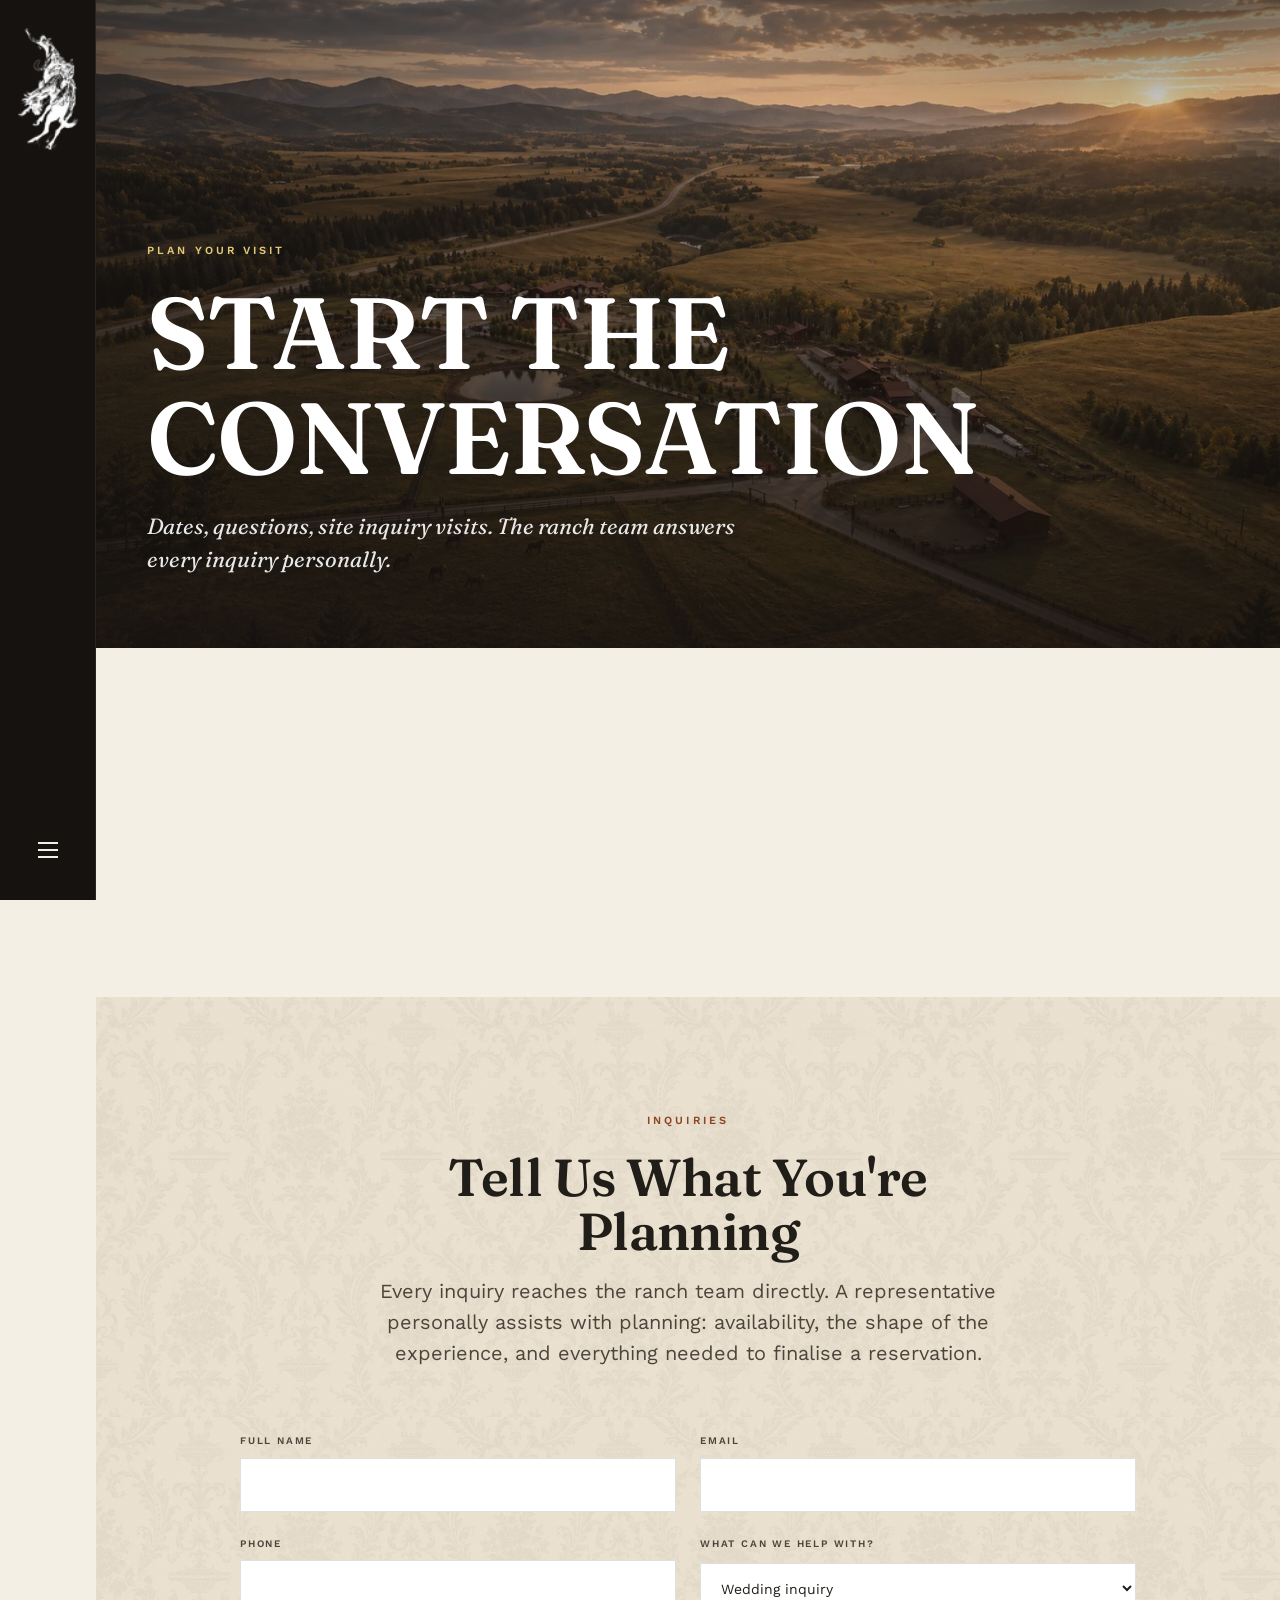
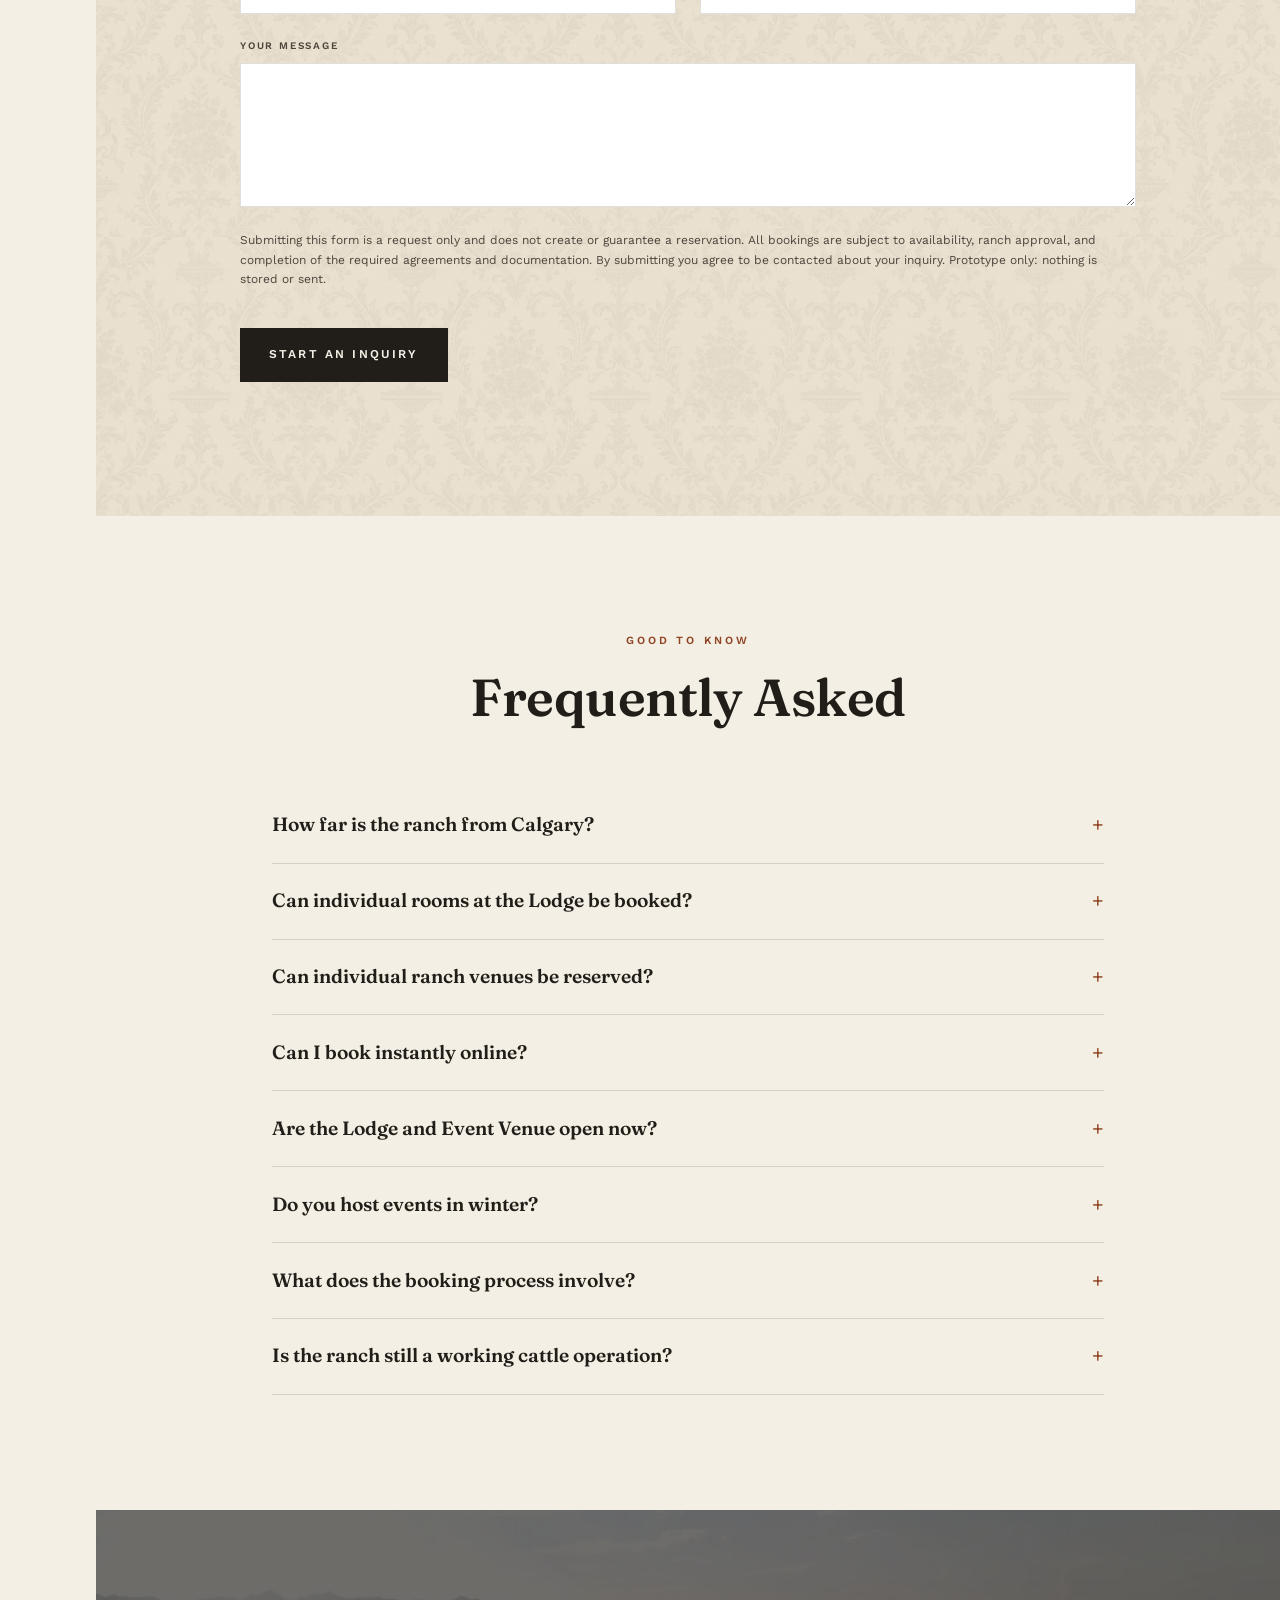
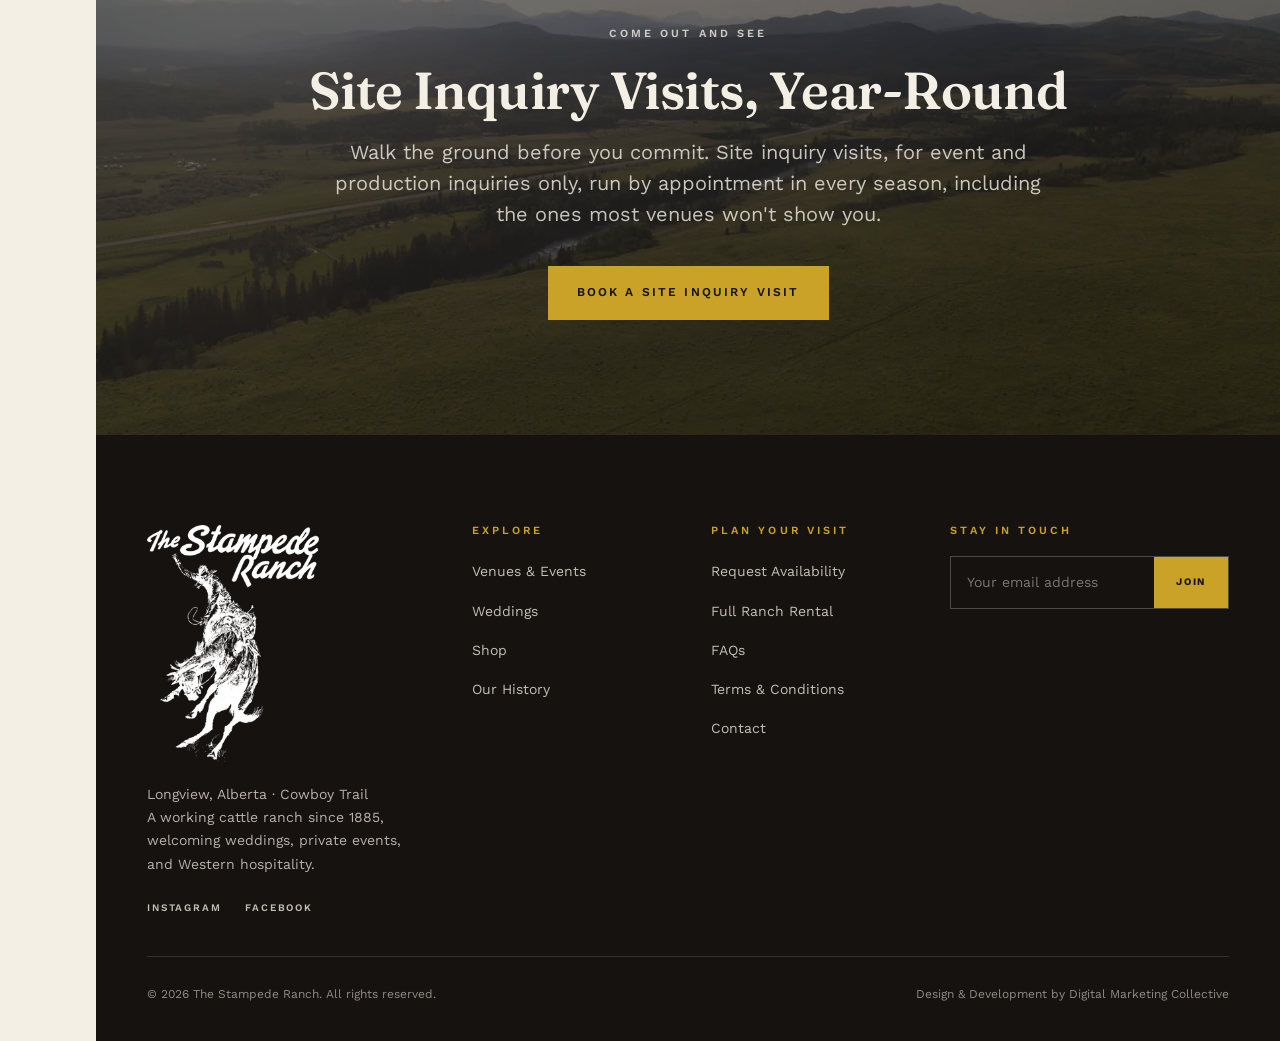
==== contact.html @ 46eb1c14 "Replace history "Opening Its Gates" image and contact.html hero history.html: swapped render-entry-p" ====
<!DOCTYPE html>
<html lang="en-CA">
<head>
<meta charset="utf-8">
<meta name="viewport" content="width=device-width, initial-scale=1">
<title>Plan Your Visit &amp; Contact The Stampede Ranch | Longview, Alberta</title>
<meta name="description" content="Request availability, book a site inquiry visit for event or production planning, or ask a question. The Stampede Ranch is in Longview, Alberta, an hour southwest of Calgary on the Cowboy Trail.">
<link rel="canonical" href="https://stampederanch.ca/contact">
<meta property="og:type" content="website">
<meta property="og:title" content="Plan Your Visit | The Stampede Ranch">
<meta property="og:description" content="Request availability or book a site inquiry visit for event or production planning at The Stampede Ranch.">
<meta property="og:image" content="https://stampederanch.ca/assets/logo/og-image.jpg">
<meta property="og:image:width" content="1200">
<meta property="og:image:height" content="630">
<meta name="twitter:card" content="summary_large_image">
<meta name="theme-color" content="#151210">
<link rel="preload" href="assets/fonts/fraunces-latin-600-normal.woff2" as="font" type="font/woff2" crossorigin>
<link rel="preload" href="assets/fonts/work-sans-latin-400-normal.woff2" as="font" type="font/woff2" crossorigin>
<link rel="stylesheet" href="assets/css/fonts.css?v=20260908a">
<link rel="icon" href="favicon.png" type="image/png">
<link rel="apple-touch-icon" href="assets/logo/apple-touch-icon.png">
<link rel="stylesheet" href="assets/css/main.css?v=20260908a">
</head>
<body class="page-wallpaper">
<a class="skip-link" href="#main">Skip to content</a>

<aside class="rail">
  <a class="rail__mark" href="index.html">
    <img src="assets/logo/logo-mark-white-h96.png"
         srcset="assets/logo/logo-mark-white-h96.png 1x, assets/logo/logo-mark-white-h192.png 2x"
         alt="The Stampede Ranch home" width="47" height="96">
  </a>
  <button class="rail__toggle" data-menu-toggle aria-expanded="false" aria-controls="menu">
    <span></span><span></span><span></span>
    <span class="visually-hidden">Open menu</span>
  </button>
</aside>

<div class="topbar">
  <a class="topbar__mark" href="index.html">
    <img class="brand-mark" src="assets/logo/logo-mark-white-h96.png"
         srcset="assets/logo/logo-mark-white-h96.png 1x, assets/logo/logo-mark-white-h192.png 2x"
         alt="" width="47" height="96">
    <img class="brand-word" src="assets/logo/logo-wordmark-white-320.png"
         srcset="assets/logo/logo-wordmark-white-320.png 1x, assets/logo/logo-wordmark-white-640.png 2x"
         alt="The Stampede Ranch home" width="320" height="115">
  </a>
  <button class="rail__toggle" data-menu-toggle aria-expanded="false" aria-controls="menu">
    <span></span><span></span><span></span>
    <span class="visually-hidden">Open menu</span>
  </button>
</div>

<div class="menu" id="menu" data-open="false" aria-hidden="true">
  <nav aria-label="Primary">
    <ul class="menu__list">
      <li><a href="index.html">Home</a></li>
      <li><a href="venues.html">Venues &amp; Events</a></li>
      <li><a href="weddings.html">Weddings</a></li>
      <li><a href="history.html">Our History</a></li>
      <li><a href="contact.html">Plan Your Visit</a></li>
    </ul>
  </nav>
  <div class="menu__aside">
    <img class="menu__logo" src="assets/logo/logo-lockup-white-260.png"
         srcset="assets/logo/logo-lockup-white-260.png 1x, assets/logo/logo-lockup-white-520.png 2x"
         alt="" width="260" height="358">
    <h3>The Ranch</h3>
    <p>Longview, Alberta · Cowboy Trail<br>One hour southwest of Calgary</p>
    <p><a href="contact.html" class="link-arrow link-arrow--light">Request availability →</a></p>
  </div>
</div>

<div class="shell">
<main id="main">

  <section class="hero hero--short">
    <div class="hero__media">
      <picture>
        <source type="image/webp" srcset="assets/img/contact-hero-ranch-1280.webp 1280w, assets/img/contact-hero-ranch-1920.webp 1920w" sizes="100vw">
        <img src="assets/img/contact-hero-ranch-1280.jpg" alt="Aerial view of the ranch grounds at sunset, pond, corrals and horses grazing in the pasture" width="1920" height="1108" fetchpriority="high">
      </picture>
    </div>
    <div class="hero__scrim"></div>
    <div class="hero__inner">
      <p class="eyebrow">Plan Your Visit</p>
      <h1 class="display">Start the<br>Conversation</h1>
      <p class="hero__sub lead-italic">Dates, questions, site inquiry visits. The ranch team answers every inquiry personally.</p>
    </div>
  </section>

  <!-- INFO -->
  <section class="section">
    <div class="wrap info-grid">
      <div data-reveal>
        <h3>Where We Are</h3>
        <p>The Stampede Ranch<br>Longview, Alberta<br>On the Cowboy Trail (Highway 22)<br>
          Roughly one hour southwest of Calgary.</p>
      </div>
      <div data-reveal data-reveal-delay="90">
        <h3>Get in Touch</h3>
        <p>Email and phone to be confirmed with the ranch team before launch.<br>
          <a class="link-arrow" href="#inquiry" style="margin-top:.75rem">Use the form below →</a></p>
      </div>
      <div data-reveal data-reveal-delay="180">
        <h3>Follow Along</h3>
        <p><a href="https://www.instagram.com/thestampederanch" rel="noopener">Instagram: @thestampederanch</a><br>
          <a href="https://www.facebook.com/thestampederanch" rel="noopener">Facebook: The Stampede Ranch</a></p>
      </div>
    </div>
  </section>

  <!-- FORM -->
  <section class="section section--cream" id="inquiry">
    <div class="wrap" style="max-width:56rem">
      <div class="section-head center measure" data-reveal>
        <p class="eyebrow">Inquiries</p>
        <h2>Tell Us What You're Planning</h2>
        <p class="lead">Every inquiry reaches the ranch team directly. A representative personally assists with
          planning: availability, the shape of the experience, and everything needed to finalise a reservation.</p>
      </div>

      <form class="form" data-demo-form data-reveal>
        <div class="form__row">
          <div class="field">
            <label for="c-name">Full name</label>
            <input id="c-name" name="name" type="text" autocomplete="name" required>
          </div>
          <div class="field">
            <label for="c-email">Email</label>
            <input id="c-email" name="email" type="email" autocomplete="email" required>
          </div>
        </div>
        <div class="form__row">
          <div class="field">
            <label for="c-phone">Phone</label>
            <input id="c-phone" name="phone" type="tel" autocomplete="tel">
          </div>
          <div class="field">
            <label for="c-reason">What can we help with?</label>
            <select id="c-reason" name="reason">
              <option>Wedding inquiry</option>
              <option>Corporate event or retreat</option>
              <option>Private party or celebration</option>
              <option>Site inquiry visit (event/production only)</option>
              <option>Film, TV or photography</option>
              <option>Media &amp; press</option>
              <option>Something else</option>
            </select>
          </div>
        </div>
        <div class="field">
          <label for="c-message">Your message</label>
          <textarea id="c-message" name="message" required></textarea>
        </div>
        <p class="form__note">Submitting this form is a request only and does not create or guarantee a reservation.
          All bookings are subject to availability, ranch approval, and completion of the required agreements and
          documentation. By submitting you agree to be contacted about your inquiry. Prototype only: nothing is
          stored or sent.</p>
        <p><button class="btn btn--ink" type="submit">Start an Inquiry</button></p>
        <p class="form-status" role="status" tabindex="-1" data-form-status hidden></p>
      </form>
    </div>
  </section>

  <!-- FAQ -->
  <section class="section" id="faq">
    <div class="wrap">
      <div class="section-head center measure" data-reveal>
        <p class="eyebrow">Good to Know</p>
        <h2>Frequently Asked</h2>
      </div>
      <div class="faq" data-reveal>
        <details>
          <summary>How far is the ranch from Calgary?</summary>
          <p>About an hour southwest, in Longview, Alberta, on the Cowboy Trail. Most guests drive; groups often
            arrange a coach from Calgary for evening events.</p>
        </details>
        <details>
          <summary>Can individual rooms at the Lodge be booked?</summary>
          <p>No. The Lodge is offered as an exclusive-use property rather than as individual guest rooms. Stampede
            Ranch specialises in private group experiences, venue rentals and full ranch bookings.</p>
        </details>
        <details>
          <summary>Can individual ranch venues be reserved?</summary>
          <p>Select areas of Stampede Ranch are available for private events and gatherings. Availability depends on
            the venue, event type, season and ranch operations. Submit an inquiry and our team will help determine the
            best fit.</p>
        </details>
        <details>
          <summary>Can I book instantly online?</summary>
          <p>No. Online requests begin the booking process but do not confirm a reservation. A ranch representative
            will personally contact you to verify availability and complete the necessary booking requirements.</p>
        </details>
        <details>
          <summary>Are the Lodge and Event Venue open now?</summary>
          <p>Not yet. Both are currently in development, and the imagery on this site shows architectural renderings
            rather than completed buildings. The ranch team can talk through timing for a future date.</p>
        </details>
        <details>
          <summary>Do you host events in winter?</summary>
          <p>Year-round. Winter is one of the most striking times on the ranch: snow on the foothills, string lights
            on the barn, and skijoring for anyone up for it.</p>
        </details>
        <details>
          <summary>What does the booking process involve?</summary>
          <p>An online request comes first. A ranch representative then contacts you to review availability and event
            requirements, and to complete the booking agreement and any other documentation the event calls for.
            Nothing is held until that is done.</p>
        </details>
        <details>
          <summary>Is the ranch still a working cattle operation?</summary>
          <p>It is, and it has been since 1885. Guests share the property with a working ranch, which is a large part
            of why the place feels the way it does.</p>
        </details>
      </div>
    </div>
  </section>

  <section class="section cta-band">
    <div class="cta-band__bg">
      <picture>
        <source type="image/webp" srcset="assets/img/aerial-river-bend-1280.webp 1280w, assets/img/aerial-river-bend-1920.webp 1920w" sizes="100vw">
        <img src="assets/img/aerial-river-bend-1280.jpg" alt="" loading="lazy" width="1280" height="960">
      </picture>
    </div>
    <div class="wrap" data-reveal>
      <p class="eyebrow">Come Out and See</p>
      <h2>Site Inquiry Visits, Year-Round</h2>
      <p class="lead measure center">Walk the ground before you commit. Site inquiry visits, for event and
        production inquiries only, run by appointment in every season, including the ones most venues won't show
        you.</p>
      <div class="hero__actions">
        <a class="btn btn--gold" href="#inquiry">Book a Site Inquiry Visit</a>
      </div>
    </div>
  </section>

</main>

<footer class="footer">
  <div class="wrap footer__grid">
    <div>
      <h2 class="visually-hidden">The Stampede Ranch</h2>
      <img class="footer__logo" src="assets/logo/logo-lockup-white-260.png"
           srcset="assets/logo/logo-lockup-white-260.png 1x, assets/logo/logo-lockup-white-520.png 2x"
           alt="The Stampede Ranch" width="260" height="358">
      <p style="font-size:.875rem">Longview, Alberta · Cowboy Trail<br>
        A working cattle ranch since 1885, welcoming weddings, private events, and Western hospitality.</p>
      <div class="footer__social">
        <a href="https://www.instagram.com/thestampederanch" rel="noopener">Instagram</a>
        <a href="https://www.facebook.com/thestampederanch" rel="noopener">Facebook</a>
      </div>
    </div>
    <div>
      <h3>Explore</h3>
      <ul>
        <li><a href="venues.html">Venues &amp; Events</a></li>
        <li><a href="weddings.html">Weddings</a></li>
        <li><a href="index.html#shop">Shop</a></li>
        <li><a href="history.html">Our History</a></li>
      </ul>
    </div>
    <div>
      <h3>Plan Your Visit</h3>
      <ul>
        <li><a href="contact.html">Request Availability</a></li>
        <li><a href="weddings.html">Full Ranch Rental</a></li>
        <li><a href="contact.html#faq">FAQs</a></li>
        <li><a href="terms.html">Terms &amp; Conditions</a></li>
        <li><a href="contact.html">Contact</a></li>
      </ul>
    </div>
    <div>
      <h3>Stay in Touch</h3>
      <form class="footer__signup" data-demo-form>
        <label class="visually-hidden" for="footer-email">Your email address</label>
        <input id="footer-email" type="email" name="email" placeholder="Your email address" required>
        <button type="submit">Join</button>
      </form>
      <p role="status" data-form-status hidden style="margin-top:1rem;font-size:.75rem"></p>
    </div>
  </div>
  <div class="wrap footer__base">
    <span>© <span data-year>2026</span> The Stampede Ranch. All rights reserved.</span>
    <span>Design &amp; Development by Digital Marketing Collective</span>
  </div>
</footer>
</div>

<script src="assets/js/main.js?v=20260908a" defer></script>
</body>
</html>
---- assets/css/fonts.css ----
/* Self-hosted webfonts — Fraunces (display) + Work Sans (body).
   Self-hosting avoids a third-party request to Google on every page load:
   faster LCP, and no visitor data leaving the ranch's own domain.
   Carry these same files into the WordPress build rather than enqueuing
   Google Fonts. */

@font-face {
  font-family: "Fraunces";
  font-style: normal; font-weight: 400; font-display: swap;
  src: url("../fonts/fraunces-latin-400-normal.woff2") format("woff2");
}
@font-face {
  font-family: "Fraunces";
  font-style: italic; font-weight: 400; font-display: swap;
  src: url("../fonts/fraunces-latin-400-italic.woff2") format("woff2");
}
@font-face {
  font-family: "Fraunces";
  font-style: normal; font-weight: 600; font-display: swap;
  src: url("../fonts/fraunces-latin-600-normal.woff2") format("woff2");
}
@font-face {
  font-family: "Fraunces";
  font-style: normal; font-weight: 700; font-display: swap;
  src: url("../fonts/fraunces-latin-700-normal.woff2") format("woff2");
}
@font-face {
  font-family: "Work Sans";
  font-style: normal; font-weight: 400; font-display: swap;
  src: url("../fonts/work-sans-latin-400-normal.woff2") format("woff2");
}
@font-face {
  font-family: "Work Sans";
  font-style: normal; font-weight: 500; font-display: swap;
  src: url("../fonts/work-sans-latin-500-normal.woff2") format("woff2");
}
@font-face {
  font-family: "Work Sans";
  font-style: normal; font-weight: 600; font-display: swap;
  src: url("../fonts/work-sans-latin-600-normal.woff2") format("woff2");
}
@font-face {
  font-family: "Work Sans";
  font-style: normal; font-weight: 700; font-display: swap;
  src: url("../fonts/work-sans-latin-700-normal.woff2") format("woff2");
}
---- assets/css/main.css ----
/* ==========================================================================
   The Stampede Ranch — Website Re-Design
   Concept 01 · Cinematic Ranch Luxury
   Digital Marketing Collective · 2026
   ========================================================================== */

/* --------------------------------------------------------------------------
   1. Design tokens
   -------------------------------------------------------------------------- */
:root {
  /* Palette — from Figma variable collection "Stampede Ranch Palette" */
  --rust:          #a6522c;
  --rust-deep:     #7a3b1f;
  --rust-text:     #8f4523;   /* accessible rust for small text on cream/cream-deep (AA at 11px) */
  --sage:          #78876e;
  --sage-deep:     #454f3b;
  --forest-deep:   #142600;   /* used only by the pull-quote section background */
  --gold:          #c9a227;
  --gold-light:    #e4c976;
  --charcoal:      #211d18;
  --charcoal-deep: #151210;
  --cream:         #f4efe4;
  --cream-deep:    #e7dfcd;
  --white:         #ffffff;

  /* Semantic */
  --bg:            var(--cream);
  --bg-dark:       var(--charcoal-deep);
  --ink:           var(--charcoal);
  --ink-soft:      #4d453c;
  --ink-invert:    var(--cream);
  --rule:          rgba(33, 29, 24, .14);
  --rule-invert:   rgba(244, 239, 228, .18);

  /* Type */
  --font-display: "Fraunces", "Georgia", serif;
  --font-body:    "Work Sans", -apple-system, BlinkMacSystemFont, "Segoe UI", sans-serif;

  --fs-eyebrow: .6875rem;   /* 11px */
  --fs-micro:   .75rem;     /* 12px */
  --fs-small:   .875rem;
  --fs-body:    1.0625rem;
  --fs-lead:    1.25rem;
  --fs-h3:      clamp(1.375rem, 1.1rem + .9vw, 1.75rem);
  --fs-h2:      clamp(2rem, 1.3rem + 2.6vw, 3.25rem);
  --fs-h1:      clamp(2.75rem, 1.2rem + 6.4vw, 7.5rem);

  --tracking-wide: .18em;
  --tracking-xwide: .28em;

  /* Layout */
  --rail:        96px;
  --gutter:      clamp(1.25rem, 4vw, 5rem);
  --maxw:        1280px;
  --section-y:   clamp(4.5rem, 9vw, 9rem);

  --ease: cubic-bezier(.22, .61, .36, 1);
}

/* --------------------------------------------------------------------------
   2. Reset & base
   -------------------------------------------------------------------------- */
*, *::before, *::after { box-sizing: border-box; }

html { -webkit-text-size-adjust: 100%; scroll-behavior: smooth; }
@media (prefers-reduced-motion: reduce) { html { scroll-behavior: auto; } }

body {
  margin: 0;
  background: var(--bg);
  color: var(--ink);
  font-family: var(--font-body);
  font-size: var(--fs-body);
  line-height: 1.65;
  font-weight: 400;
  -webkit-font-smoothing: antialiased;
  overflow-x: hidden;
}

img, video { max-width: 100%; display: block; }
a { color: inherit; }
button { font: inherit; color: inherit; }

h1, h2, h3, h4 {
  font-family: var(--font-display);
  font-weight: 600;
  line-height: 1.04;
  margin: 0;
  letter-spacing: -0.01em;
}

p { margin: 0 0 1.15em; }
p:last-child { margin-bottom: 0; }

::selection { background: var(--gold); color: var(--charcoal-deep); }

:focus-visible {
  outline: 2px solid var(--gold);
  outline-offset: 3px;
  border-radius: 2px;
}

.skip-link {
  position: absolute; left: -9999px; top: 0; z-index: 999;
  background: var(--gold); color: var(--charcoal-deep);
  padding: .75rem 1.25rem; font-size: var(--fs-micro);
  letter-spacing: var(--tracking-wide); text-transform: uppercase;
  text-decoration: none; font-weight: 600;
}
.skip-link:focus { left: 0; }

.visually-hidden {
  position: absolute; width: 1px; height: 1px; overflow: hidden;
  clip: rect(0 0 0 0); clip-path: inset(50%); white-space: nowrap;
}

/* --------------------------------------------------------------------------
   3. Type helpers
   -------------------------------------------------------------------------- */
.eyebrow {
  font-family: var(--font-body);
  font-size: var(--fs-eyebrow);
  font-weight: 600;
  letter-spacing: var(--tracking-xwide);
  text-transform: uppercase;
  color: var(--rust-text);
  margin: 0 0 1.25rem;
}
.eyebrow--gold { color: var(--gold); }
.eyebrow--sage { color: var(--sage-deep); }

.display { font-size: var(--fs-h1); text-transform: uppercase; letter-spacing: -.015em; }

.lead {
  font-size: var(--fs-lead);
  line-height: 1.55;
  color: var(--ink-soft);
}
.lead-italic {
  font-family: var(--font-display);
  font-style: italic;
  font-weight: 400;
  font-size: clamp(1.0625rem, .9rem + .6vw, 1.375rem);
  line-height: 1.5;
}

.measure   { max-width: 62ch; }
.measure-s { max-width: 48ch; }
.center    { text-align: center; margin-inline: auto; }

/* --------------------------------------------------------------------------
   4. Buttons
   -------------------------------------------------------------------------- */
.btn {
  display: inline-flex; align-items: center; justify-content: center; gap: .6rem;
  padding: 1rem 1.75rem;
  font-size: var(--fs-micro);
  font-weight: 600;
  letter-spacing: var(--tracking-wide);
  text-transform: uppercase;
  text-decoration: none;
  border: 1px solid transparent;
  cursor: pointer;
  transition: background-color .3s var(--ease), color .3s var(--ease),
              border-color .3s var(--ease), transform .3s var(--ease);
}
.btn:hover { transform: translateY(-2px); }

.btn--gold   { background: var(--gold); color: var(--charcoal-deep); }
.btn--gold:hover { background: var(--gold-light); }

.btn--ghost  { background: transparent; color: var(--cream); border-color: rgba(244,239,228,.5); }
.btn--ghost:hover { background: rgba(244,239,228,.1); border-color: var(--cream); }

.btn--ink    { background: var(--charcoal); color: var(--cream); }
.btn--ink:hover { background: var(--rust-deep); }

.btn--outline-ink { background: transparent; color: var(--charcoal); border-color: rgba(33,29,24,.35); }
.btn--outline-ink:hover { background: var(--charcoal); color: var(--cream); border-color: var(--charcoal); }

.link-arrow {
  display: inline-flex; align-items: center; gap: .5rem;
  font-size: var(--fs-micro); font-weight: 600;
  letter-spacing: var(--tracking-wide); text-transform: uppercase;
  text-decoration: none; color: var(--rust-text);
  padding-bottom: .35rem;
  border-bottom: 1px solid currentColor;
  transition: gap .3s var(--ease), color .3s var(--ease);
}
.link-arrow:hover { gap: .9rem; color: var(--rust-deep); }
.link-arrow--light { color: var(--gold-light); }
.link-arrow--light:hover { color: var(--white); }

/* --------------------------------------------------------------------------
   5. Side navigation rail
   -------------------------------------------------------------------------- */
.rail {
  position: fixed; inset: 0 auto 0 0; z-index: 60;
  width: var(--rail);
  display: flex; flex-direction: column; align-items: center;
  justify-content: space-between;
  padding: 1.75rem 0;
  background: var(--charcoal-deep);
  border-right: 1px solid rgba(244,239,228,.08);
}

.rail__mark {
  display: block;
  text-decoration: none;
  line-height: 0;
  transition: opacity .25s var(--ease);
}
.rail__mark:hover { opacity: .75; }
.rail__mark img { width: 60px; height: auto; }

.rail__toggle {
  width: 44px; height: 44px;
  display: grid; place-content: center; gap: 5px;
  background: none; border: 0; cursor: pointer; padding: 0;
}
.rail__toggle span {
  display: block; width: 20px; height: 2px; background: var(--cream);
  transition: transform .35s var(--ease), opacity .25s var(--ease);
}
.rail__toggle[aria-expanded="true"] span:nth-child(1) { transform: translateY(7px) rotate(45deg); }
.rail__toggle[aria-expanded="true"] span:nth-child(2) { opacity: 0; }
.rail__toggle[aria-expanded="true"] span:nth-child(3) { transform: translateY(-7px) rotate(-45deg); }

/* Expanded overlay menu */
.menu {
  position: fixed; inset: 0; z-index: 55;
  background: var(--charcoal-deep);
  padding: clamp(4rem, 12vh, 8rem) var(--gutter) 3rem calc(var(--rail) + var(--gutter));
  display: grid; align-content: center; gap: 3rem;
  grid-template-columns: 1.2fr .8fr;
  opacity: 0; visibility: hidden;
  /* visibility flips instantly on open (so links are focusable straight away)
     and only after the fade on close */
  transition: opacity .4s var(--ease), visibility 0s linear .4s;
}
.menu[data-open="true"] {
  opacity: 1; visibility: visible;
  transition: opacity .4s var(--ease), visibility 0s linear 0s;
}

.menu__list { list-style: none; margin: 0; padding: 0; }
.menu__list li { overflow: hidden; }
.menu__list a {
  display: block;
  font-family: var(--font-display);
  font-size: clamp(1.75rem, 1rem + 3.4vw, 3.75rem);
  text-transform: uppercase;
  color: var(--cream);
  text-decoration: none;
  padding: .28em 0;
  border-bottom: 1px solid rgba(244,239,228,.1);
  transition: color .3s var(--ease), padding-left .35s var(--ease);
}
.menu__list a:hover { color: var(--gold-light); padding-left: .5rem; }

.menu__aside { color: rgba(244,239,228,.72); font-size: var(--fs-small); align-self: end; }
.menu__aside h3 {
  font-family: var(--font-body); font-size: var(--fs-eyebrow); font-weight: 600;
  letter-spacing: var(--tracking-xwide); text-transform: uppercase;
  color: var(--gold); margin-bottom: .9rem;
}

/* Mobile top bar */
.topbar {
  display: none;
  position: fixed; top: 0; left: 0; right: 0; z-index: 60;
  align-items: center; justify-content: space-between;
  padding: .85rem 1.15rem;
  background: rgba(21,18,16,.92);
  backdrop-filter: blur(10px);
  border-bottom: 1px solid rgba(244,239,228,.1);
}

/* --------------------------------------------------------------------------
   6. Page shell
   -------------------------------------------------------------------------- */
.shell { margin-left: var(--rail); }
.wrap  { width: min(100% - var(--gutter) * 2, var(--maxw)); margin-inline: auto; }
.section { padding-block: var(--section-y); }
.section--dark  { background: var(--charcoal-deep); color: var(--cream); }
.section--ink   { background: var(--charcoal); color: var(--cream); }
.section--sage  { background: var(--forest-deep); color: var(--cream); }
.section--cream { background: var(--cream-deep); }
.section--flush { padding-block: 0; }

/* Approved wallpaper treatment (#e7decd base), reused wherever a light
   .section--cream appears on a page that opts in via body.page-wallpaper.
   Not applied globally to .section--cream itself, so pages/sections that
   intentionally keep a plain cream fill (or aren't part of this rollout)
   are unaffected. Solid --cream-deep stays as background-color underneath
   so the fill is correct the instant the tile loads, and is what's used if
   either image fails. Tile size is fixed (not %) so the pattern reads at a
   consistent physical scale regardless of section height. */
body.page-wallpaper .section--cream {
  background-color: var(--cream-deep);
  /* Two background layers: a flat #e7decd wash on top (via linear-gradient,
     since CSS has no plain "solid color image" primitive) at 75% opacity,
     then the damask pattern underneath. Each background-* property below
     lists one value per layer, in the same order as background-image. */
  background-repeat: no-repeat, repeat;
  background-size: cover, 420px 420px;
  background-image:
    linear-gradient(rgba(231, 222, 205, .75), rgba(231, 222, 205, .75)),
    url("../img/pattern-damask-cream.jpg");
  background-image:
    linear-gradient(rgba(231, 222, 205, .75), rgba(231, 222, 205, .75)),
    image-set(
      url("../img/pattern-damask-cream.webp") type("image/webp"),
      url("../img/pattern-damask-cream.jpg") type("image/jpeg")
    );
}

.section-head { margin-bottom: clamp(2.5rem, 5vw, 4rem); }
.section-head h2 { font-size: var(--fs-h2); }
/* h2 has no bottom margin globally, so a lead directly beneath it was touching */
.section-head > h2 + p { margin-top: 1.15rem; }
.section--dark .eyebrow, .section--ink .eyebrow, .section--sage .eyebrow { color: var(--gold); }
.section--dark .lead, .section--ink .lead, .section--sage .lead { color: rgba(244,239,228,.78); }

/* --------------------------------------------------------------------------
   6b. Stories From the Ranch -- film triptych
   "Stampede Film Frame": a distinct sibling to the Ranch Experience
   photography frame (.card__frame), sharing the same DNA (rust-deep
   linework, delicate weight, cream parchment gap, historic-ranch
   character) but with its own geometry so film content reads as visibly
   its own treatment rather than a reuse:
     - angular bracket corners (#frame-corner-film: straight lines with a
       small stepped tick) instead of the curved scrollwork used on photos
     - a simple line-and-diamond center accent (#rule-ornament, already
       established elsewhere for the history timeline and quote
       attribution) instead of the ornate photo-frame flourish
     - an asymmetric double-line: a slightly heavier outer rule and a
       lighter, lower-opacity inner rule, rather than two matched lines
   -------------------------------------------------------------------------- */
.stories-section { padding-block: clamp(6rem, 10vw, 8.5rem); }
.stories-section .section-head { margin-bottom: clamp(3.5rem, 7vw, 5.5rem); }

.film-triptych {
  display: grid; grid-template-columns: repeat(3, 1fr);
  gap: clamp(1.5rem, 3vw, 3rem);
  width: 86%; margin: 0 auto;
}
.film-plate { margin: 0; }
.film-frame {
  position: relative;
  aspect-ratio: 9 / 16;
  padding: 10px;
  background: var(--cream);
  border: 1.5px solid var(--rust-deep);
  box-sizing: border-box;
}
.film-frame::before {
  content: "";
  position: absolute; inset: 5px; pointer-events: none;
  border: 1px solid rgba(122, 59, 31, .45); /* rust-deep at reduced opacity: lighter inner rule */
}
.film-frame video {
  position: relative; z-index: 1;
  display: block; width: 100%; height: 100%;
  object-fit: cover; background: var(--charcoal-deep);
}
.film-corner {
  position: absolute; z-index: 2;
  width: 22px; height: 22px;
  color: var(--rust-deep);
  pointer-events: none;
}
.film-corner--tl { top: -1px; left: -1px; }
.film-corner--tr { top: -1px; right: -1px; transform: scaleX(-1); }
.film-corner--bl { bottom: -1px; left: -1px; transform: scaleY(-1); }
.film-corner--br { bottom: -1px; right: -1px; transform: scale(-1, -1); }
.film-accent {
  position: absolute; z-index: 2; left: 50%;
  width: 34px; height: 18px;
  color: var(--rust-deep);
  pointer-events: none;
}
.film-accent--top { top: -1px; transform: translate(-50%, -50%); }
.film-accent--bottom { bottom: -1px; transform: translate(-50%, 50%) scaleY(-1); }
.film-plate__play {
  position: absolute; z-index: 3; top: 50%; left: 50%; transform: translate(-50%, -50%);
  width: 46px; height: 46px; border-radius: 50%;
  display: flex; align-items: center; justify-content: center;
  background: rgba(21,18,16,.45); border: 1px solid rgba(201,162,39,.55);
  color: var(--cream); cursor: pointer;
  backdrop-filter: blur(2px);
  transition: transform .3s var(--ease), background .3s var(--ease), border-color .3s var(--ease), opacity .3s var(--ease);
}
.film-plate__play svg { width: 13px; height: 13px; margin-left: 2px; }
.film-plate__play:hover { background: rgba(21,18,16,.65); border-color: var(--gold); transform: translate(-50%, -50%) scale(1.08); }
.film-plate__play:focus-visible { outline: 2px solid var(--gold); outline-offset: 3px; }
.film-plate__play.is-hidden { opacity: 0; pointer-events: none; }
@media (prefers-reduced-motion: reduce) {
  .film-plate__play { transition: none; }
  .film-plate__play:hover { transform: translate(-50%, -50%); }
}

@media (max-width: 860px) {
  /* Mobile: stack vertically rather than a horizontal-scroll carousel, so
     each video reads at a full, legible size instead of a narrow sliver. */
  .film-triptych {
    display: grid; grid-template-columns: 1fr;
    width: 100%; gap: 1.75rem; max-width: 26rem;
  }
}
@media (max-width: 560px) {
  .film-frame { padding: 8px; }
  .film-frame::before { inset: 4px; }
  .film-corner { width: 17px; height: 17px; }
  .film-accent { width: 26px; height: 14px; }
}

/* --------------------------------------------------------------------------
   7. Hero
   -------------------------------------------------------------------------- */
.hero {
  position: relative;
  min-height: 100svh;
  display: flex; align-items: flex-end;
  padding: 0 var(--gutter) clamp(3.5rem, 8vh, 6rem);
  overflow: hidden;
  background: var(--charcoal-deep);
}
.hero--short { min-height: 72svh; }

.hero__media { position: absolute; inset: 0; }
.hero__media video, .hero__media img {
  width: 100%; height: 100%; object-fit: cover;
}
/* The scrim earns its keep only where type sits: a pool across the bottom-left
   text block, and as little as possible over the landscape.
   These stops are the result of measuring WCAG contrast for every hero text
   element against the lightest backdrop pixel behind it, sampled across three
   frames of the moving footage at 1440x900 and 390x844. Measured 2026-08-26:
   eyebrow 4.92:1, H1 6.04:1, subhead 11.98:1, opening 9.53:1, scroll 15.12:1,
   reel note 6.03:1 (small text needs 4.5:1; the H1 is large text, needs 3:1).
   The eyebrow is the binding constraint — the .52 stop at 68% exists solely to
   hold it, so re-measure rather than eyeball if you loosen anything here. */
.hero__scrim {
  position: absolute; inset: 0;
  background:
    linear-gradient(to top, rgba(21,18,16,.84) 0%, rgba(21,18,16,.58) 38%, rgba(21,18,16,.40) 60%, rgba(21,18,16,.52) 68%, rgba(21,18,16,.10) 78%, rgba(21,18,16,.03) 90%, rgba(21,18,16,.20) 100%),
    linear-gradient(to right, rgba(21,18,16,.52) 0%, rgba(21,18,16,.26) 35%, rgba(21,18,16,.04) 62%, rgba(21,18,16,0) 100%),
    radial-gradient(ellipse 46% 22% at 86% 0%, rgba(21,18,16,.62) 0%, rgba(21,18,16,0) 100%);
}

.hero__inner { position: relative; z-index: 2; width: 100%; max-width: 62rem; }
/* gold-light, not gold: 11px type over moving footage needs the extra luminance */
.hero__inner .eyebrow { color: var(--gold-light); }
.hero h1 { color: var(--white); margin-bottom: .5rem; }
.hero__sub { color: rgba(255,255,255,.9); margin: 1.25rem 0 2rem; max-width: 44ch; }
.hero__actions { display: flex; flex-wrap: wrap; gap: .9rem; }

.hero__note {
  position: absolute; top: 1.25rem; right: var(--gutter); z-index: 2;
  font-size: 10px; letter-spacing: .12em; text-transform: uppercase;
  color: rgba(255,255,255,.55); text-align: right; max-width: 22rem;
}

.hero__scroll {
  position: absolute; left: var(--gutter); bottom: 1.25rem; z-index: 2;
  display: flex; align-items: center; gap: .6rem;
  font-size: 10px; letter-spacing: var(--tracking-wide); text-transform: uppercase;
  color: rgba(255,255,255,.6);
}
.hero__scroll i {
  display: block; width: 42px; height: 1px; background: rgba(255,255,255,.4);
  position: relative; overflow: hidden;
}
.hero__scroll i::after {
  content: ""; position: absolute; inset: 0; background: var(--gold);
  animation: sweep 2.6s var(--ease) infinite;
}
@keyframes sweep { 0% { transform: translateX(-100%); } 60%,100% { transform: translateX(100%); } }

.video-toggle {
  position: absolute; right: var(--gutter); bottom: 1.25rem; z-index: 3;
  display: inline-flex; align-items: center; gap: .5rem;
  background: rgba(21,18,16,.5); border: 1px solid rgba(244,239,228,.35);
  color: var(--cream); padding: .5rem .85rem; cursor: pointer;
  font-size: 10px; letter-spacing: var(--tracking-wide); text-transform: uppercase;
  backdrop-filter: blur(6px);
}
.video-toggle:hover { background: rgba(21,18,16,.75); }

/* --------------------------------------------------------------------------
   8. Story teaser
   -------------------------------------------------------------------------- */
.story { text-align: center; }
.story h2 { font-size: var(--fs-h2); margin-bottom: 1.5rem; }
.story p { margin-inline: auto; }

/* --------------------------------------------------------------------------
   9. Card grids
   -------------------------------------------------------------------------- */
.grid { display: grid; gap: clamp(1.25rem, 2.4vw, 2rem); }
.grid--4 { grid-template-columns: repeat(4, 1fr); }
.grid--3 { grid-template-columns: repeat(3, 1fr); }
.grid--2 { grid-template-columns: repeat(2, 1fr); }

.card { display: flex; flex-direction: column; text-decoration: none; color: inherit; }
.card__media {
  position: relative; overflow: hidden;
  aspect-ratio: 4 / 5; background: var(--charcoal);
}
.card__media img {
  width: 100%; height: 100%; object-fit: cover;
  transition: transform .8s var(--ease), filter .8s var(--ease);
}
.card:hover .card__media img { transform: scale(1.05); }
.card__tag {
  position: absolute; left: 0; bottom: 0;
  background: var(--charcoal-deep); color: var(--gold);
  font-size: 10px; font-weight: 600;
  letter-spacing: var(--tracking-wide); text-transform: uppercase;
  padding: .45rem .8rem;
}
.card__body { padding-top: 1.35rem; flex: 1; display: flex; flex-direction: column; }
.card__body h3 { font-size: var(--fs-h3); margin-bottom: .55rem; }
.card__body p { font-size: var(--fs-small); color: var(--ink-soft); }
.section--dark .card__body p, .section--ink .card__body p { color: rgba(244,239,228,.7); }
.card__more {
  margin-top: 1rem; font-size: 10px; font-weight: 600;
  letter-spacing: var(--tracking-wide); text-transform: uppercase; color: var(--rust-text);
}
.section--dark .card__more, .section--ink .card__more { color: var(--gold); }

/* Decorative Western frame — homepage only (Ranch Experience cards, plus the
   Event Venue / Lodge / Mercantile feature photos). Was originally scoped
   under .grid--framed; generalized to plain .card__frame so the identical
   component can wrap any qualifying image without duplicating these rules.
   Every declaration below is byte-for-byte the same as the original —
   only the selector prefix changed, so the Ranch Experience cards render
   identically to before. Still page-scoped: this class doesn't exist
   anywhere in venues/weddings/history/contact, so they're untouched.
   .card__frame wraps the media (picture/img) directly; the frame itself has
   no overflow:hidden so the corner scrolls and cap flourishes can sit
   slightly outside its border without being clipped. */
.card__frame {
  position: relative;
  padding: 14px;
  background: var(--cream);
  border: 1px solid var(--rust-deep);
  box-sizing: border-box;
}
.card__frame::before {
  content: "";
  position: absolute;
  inset: 6px;
  border: 1px solid var(--rust-deep);
  pointer-events: none;
}
.frame-corner {
  position: absolute;
  width: 30px; height: 30px;
  color: var(--rust-deep);
  pointer-events: none;
}
.frame-corner--tl { top: -1px; left: -1px; }
.frame-corner--tr { top: -1px; right: -1px; transform: scaleX(-1); }
.frame-corner--bl { bottom: -1px; left: -1px; transform: scaleY(-1); }
.frame-corner--br { bottom: -1px; right: -1px; transform: scale(-1, -1); }
.frame-flourish {
  position: absolute;
  left: 50%;
  width: 68px; height: 22px;
  color: var(--rust-deep);
  pointer-events: none;
}
.frame-flourish--top { top: 0; transform: translate(-50%, -50%); }
.frame-flourish--bottom { bottom: 0; transform: translate(-50%, 50%) scaleY(-1); }

/* Feature-photo variant: same ornament, used on standalone split-section
   images (not inside a card grid). Wraps the picture directly inside the
   existing .split__media, so .split__media img's own sizing/aspect-ratio
   rules still apply unchanged — the frame only adds the padded mat + border
   around it, it doesn't resize or crop the photo. */
.split__media .card__frame { display: block; }

/* --------------------------------------------------------------------------
   10. Timeline
   -------------------------------------------------------------------------- */
.timeline { display: grid; grid-template-columns: repeat(4, 1fr); gap: 0; }
.timeline__item { padding-right: 2rem; }
.timeline__rule { display: flex; align-items: center; margin-bottom: 1.5rem; }
.timeline__rule b { width: 10px; height: 10px; border-radius: 50%; background: var(--gold); flex: none; }
.timeline__rule i { flex: 1; height: 1px; background: rgba(244,239,228,.25); }
.timeline__year {
  font-size: var(--fs-micro); font-weight: 600;
  letter-spacing: var(--tracking-wide); color: var(--gold); margin-bottom: .8rem;
}
.timeline__item h3 { font-size: 1.375rem; margin-bottom: .7rem; }
.timeline__item p { font-size: var(--fs-small); color: rgba(244,239,228,.7); }

/* Homepage "135+ Years in the Alberta Foothills" heritage treatment.
   Everything in this block is scoped to .heritage-timeline specifically
   (added only to that one <section>) so the plain .timeline/.timeline__item/
   .section--dark/.btn--gold rules above stay exactly as they were for every
   other page and section that reuses those same base classes. */

/* Extremely subtle aged-paper/leather mottle. Procedurally generated (not a
   photo), mean-centered on --charcoal-deep so it reads as "the same dark
   color with a little more character" rather than a visible pattern. Large,
   non-tiling-obvious tile size and organic (non-repeating-looking) noise, so
   it doesn't register as a "motif". */
.heritage-timeline {
  background-color: var(--charcoal-deep);
  /* Repeating leather-texture tile (NOT cover/stretch) so the grain reads
     at the same physical scale regardless of section height -- a tall
     section just repeats more copies of the same tile, it never enlarges
     one copy to fill the box. background-size uses a fixed width with
     auto height so the tile's own aspect ratio is preserved exactly (no
     distortion). Asset was prepared as a seamless tile (offset + feathered
     seam blend) so the repeat has no visible hard edge.
     Texture asset was desaturated and tinted toward --charcoal-deep so its
     grain reads as muted/neutral rather than warm rust, matching the
     rail's near-black tone. A flat #151210 wash (same value as
     --charcoal-deep) sits on top at 50%, tying the two even closer.
     Scoped to .heritage-timeline, so this doesn't touch the wallpaper or
     forest-green backgrounds. */
  background-repeat: no-repeat, repeat;
  background-size: cover, 640px auto;
  background-position: center top, top left;
  background-image:
    linear-gradient(rgba(21, 18, 16, .5), rgba(21, 18, 16, .5)),
    url("../img/texture-heritage-dark-tile.jpg");
  background-image:
    linear-gradient(rgba(21, 18, 16, .5), rgba(21, 18, 16, .5)),
    image-set(
      url("../img/texture-heritage-dark-tile.webp") type("image/webp"),
      url("../img/texture-heritage-dark-tile.jpg") type("image/jpeg")
    );
}

/* Headline ornament: reuses the exact same #frame-flourish artwork as the
   photo frames, just recolored to antique gold (photo frames use rust-deep,
   which reads correctly on cream but not on this dark background) and sized
   down slightly. */
.heritage-divider {
  display: block;
  width: 52px; height: 17px;
  margin: 1.1rem auto 0;
  color: var(--gold);
  opacity: .85;
}

/* Per-era rule: small tick-lozenge ornament ahead of the existing gold dot
   + line. The dot gets a thin antique-gold ring (a quiet "engraved medallion"
   read) instead of a plain filled circle. */
.heritage-timeline .timeline__rule { gap: .55rem; }
.heritage-timeline .rule-ornament {
  width: 20px; height: 11px;
  color: rgba(201, 162, 39, .55);
  flex: none;
}
.heritage-timeline .timeline__rule b {
  position: relative;
  box-shadow: 0 0 0 3px rgba(201, 162, 39, .22);
}
.heritage-timeline .timeline__rule i { background: rgba(201, 162, 39, .2); }

/* Very quiet era separators: a hairline between columns on desktop/tablet.
   Swaps to a top hairline once the grid stacks to one column on mobile,
   rather than forcing a vertical rule that would make no sense stacked. */
.heritage-timeline .timeline__item:not(:last-child) {
  border-right: 1px solid rgba(201, 162, 39, .14);
}

/* Heritage CTA: thin antique-gold outline instead of a solid gold fill, with
   a small ornament tick on each side of the label. Same .btn base (sizing,
   uppercase, letter-spacing, hover-lift, focus ring) as every other button
   on the site -- only the fill/border/color are new, and only for this one
   button; .btn--gold elsewhere is untouched. */
.btn--heritage {
  background: transparent;
  color: var(--gold);
  border-color: rgba(201, 162, 39, .6);
}
.btn--heritage:hover {
  background: rgba(201, 162, 39, .1);
  border-color: var(--gold);
}
.btn--heritage .rule-ornament { width: 18px; height: 10px; color: currentColor; opacity: .8; }

/* --------------------------------------------------------------------------
   11. Aerial strip / galleries
   -------------------------------------------------------------------------- */
.strip { display: grid; grid-template-columns: repeat(3, 1fr); }
.strip figure { position: relative; margin: 0; aspect-ratio: 8 / 7; overflow: hidden; }
.strip img { width: 100%; height: 100%; object-fit: cover; transition: transform 1s var(--ease); }
.strip figure:hover img { transform: scale(1.06); }
.strip figcaption {
  position: absolute; left: 1.25rem; bottom: 1.25rem;
  color: var(--cream); font-size: 10px; font-weight: 600;
  letter-spacing: var(--tracking-wide); text-transform: uppercase;
  text-shadow: 0 1px 12px rgba(0,0,0,.75);
}

/* Asymmetric ranch-life spread: one dominant photo + two smaller stacked
   supporting photos. Full-bleed (used inside .section--flush), distinct
   from the existing 3-image .strip. */
.photo-spread--asym {
  display: grid;
  grid-template-columns: 1.6fr 1fr;
  grid-template-rows: 1fr 1fr;
  gap: 6px;
  height: clamp(380px, 42vw, 620px);
}
.photo-spread--asym .photo-spread__main { grid-column: 1; grid-row: 1 / 3; }
.photo-spread--asym .photo-spread__sub-a { grid-column: 2; grid-row: 1; }
.photo-spread--asym .photo-spread__sub-b { grid-column: 2; grid-row: 2; }
.photo-spread--asym img { width: 100%; height: 100%; object-fit: cover; display: block; }

/* Two-image cinematic spread: unequal 55/45 pairing. Full-bleed. */
.photo-spread--duo {
  display: grid;
  grid-template-columns: 1.2fr 1fr;
  gap: 6px;
  height: clamp(340px, 36vw, 520px);
}
.photo-spread--duo img { width: 100%; height: 100%; object-fit: cover; display: block; }

@media (max-width: 860px) {
  .photo-spread--asym {
    grid-template-columns: 1fr 1fr;
    grid-template-rows: auto auto;
    height: auto;
    gap: 4px;
  }
  .photo-spread--asym .photo-spread__main { grid-column: 1 / 3; grid-row: 1; aspect-ratio: 3 / 2; }
  .photo-spread--asym .photo-spread__sub-a { grid-column: 1; grid-row: 2; aspect-ratio: 1 / 1; }
  .photo-spread--asym .photo-spread__sub-b { grid-column: 2; grid-row: 2; aspect-ratio: 1 / 1; }

  .photo-spread--duo {
    grid-template-columns: 1fr;
    height: auto;
    gap: 4px;
  }
  .photo-spread--duo img { aspect-ratio: 3 / 2; }
}

/* Single cinematic property photograph: one exceptional photo given
   substantial horizontal scale, used as a quiet visual pause between
   sections. Full-bleed (used inside .section--flush). */
.photo-cinematic { position: relative; width: 100%; aspect-ratio: 21 / 9; overflow: hidden; }
.photo-cinematic img { width: 100%; height: 100%; object-fit: cover; display: block; }
/* Optional overlay caption for a photo-cinematic section: a single line of
   display type set into a naturally dark region of the photograph itself,
   right-aligned, with a heavy text-shadow standing in for a scrim so no
   veil is needed over the rest of the image. */
.photo-cinematic__caption {
  position: absolute; z-index: 2;
  top: 50%; right: clamp(1.5rem, 6vw, 5rem);
  transform: translateY(-50%);
  max-width: 26rem; text-align: right;
}
.photo-cinematic__caption h2 {
  margin: 0; color: var(--cream);
  font-size: clamp(1.5rem, 3vw, 2.5rem); line-height: 1.18;
  text-shadow: 0 2px 24px rgba(0,0,0,.6), 0 1px 4px rgba(0,0,0,.7);
}
@media (max-width: 860px) {
  .photo-cinematic__caption { top: auto; bottom: 1.5rem; right: 1.25rem; transform: none; max-width: 78%; }
  .photo-cinematic__caption h2 { font-size: clamp(1.15rem, 5vw, 1.5rem); }
}
/* For portrait-sourced photography (e.g. an interior shot taller than it is
   wide): 21/9 would crop away most of the frame's vertical content. 16/9
   keeps roughly the same proportion of the source visible as the old
   .photo-spread--asym main slot did, so a portrait photo used here still
   reads as a complete, generous single image rather than a narrow sliver. */
.photo-cinematic--tall { aspect-ratio: 16 / 9; }
@media (max-width: 860px) {
  .photo-cinematic { aspect-ratio: 4 / 3; }
}

/* --------------------------------------------------------------------------
   12. Pull quote
   -------------------------------------------------------------------------- */
.quote { text-align: center; }
.quote blockquote {
  margin: 0 auto; max-width: 24ch;
  font-family: var(--font-display); font-style: italic; font-weight: 400;
  font-size: clamp(1.5rem, 1rem + 2.4vw, 3rem);
  line-height: 1.22; color: var(--cream);
}
.quote cite {
  display: block; margin-top: 1.75rem; font-style: normal;
  font-size: var(--fs-eyebrow); letter-spacing: var(--tracking-xwide);
  text-transform: uppercase; color: var(--gold);
}

/* Homepage Guy Weadick quote -- Western heritage treatment. A dedicated
   class (not a reuse of .section--sage), so history.html's plain version of
   this same quote is completely unaffected. Every ornament reuses the
   existing #frame-corner / #frame-flourish / #rule-ornament symbols already
   defined in the shared sprite -- no new artwork anywhere in this block. */
/* Narrow transition band between the aerial/photo strip and the dark
   Pull Quote section that follows it -- same background treatment as
   .heritage-quote below (literally the same declarations, so the two
   are guaranteed to match tone-for-tone rather than an eyeballed color).
   A pair of hairline rust rules with a small diamond "brand iron" mark
   at dead center: understated engraving, not an icon or a rule library
   component. */
.ranch-divider {
  height: 50px;
  display: flex; align-items: center; justify-content: center;
  background-color: #0d1904;
  background-repeat: no-repeat, no-repeat;
  background-size: cover, cover;
  background-position: center, center;
  background-image:
    linear-gradient(rgba(5, 13, 0, .5), rgba(5, 13, 0, .5)),
    url("../img/texture-heritage-quote.jpg");
  background-image:
    linear-gradient(rgba(5, 13, 0, .5), rgba(5, 13, 0, .5)),
    image-set(
      url("../img/texture-heritage-quote.webp") type("image/webp"),
      url("../img/texture-heritage-quote.jpg") type("image/jpeg")
    );
}
.ranch-divider__mark { width: min(78%, 60rem); height: 20px; overflow: visible; }
.ranch-divider__mark line { stroke: var(--rust); stroke-width: 1; opacity: .75; }
.ranch-divider__ornament rect { fill: none; stroke: var(--rust); stroke-width: 1; opacity: .9; }

.heritage-quote {
  position: relative;
  /* Client-supplied dark forest-green texture, used directly as the
     background. Cover + no-repeat + center avoids any stretch/seam at any
     viewport size; background-color is a same-tone fallback only (shows
     briefly before the image loads, or if it ever fails to load).
     A flat #050D00 wash sits on top at 50% -- darkens/deepens the texture
     toward near-black-green without hiding it. */
  background-color: #0d1904;
  background-repeat: no-repeat, no-repeat;
  background-size: cover, cover;
  background-position: center, center;
  background-image:
    linear-gradient(rgba(5, 13, 0, .5), rgba(5, 13, 0, .5)),
    url("../img/texture-heritage-quote.jpg");
  background-image:
    linear-gradient(rgba(5, 13, 0, .5), rgba(5, 13, 0, .5)),
    image-set(
      url("../img/texture-heritage-quote.webp") type("image/webp"),
      url("../img/texture-heritage-quote.jpg") type("image/jpeg")
    );
}

/* Ornamental inset frame: sits with generous breathing room inside the
   section (padding, not a tight box around the quote) -- a thin gold rule
   plus a fainter inset second line, echoing the same double-line idea as
   the photo-frame ::before treatment used elsewhere on the site. */
.heritage-quote__frame {
  position: relative;
  padding: clamp(3rem, 3rem + 4vw, 5.5rem) clamp(1.75rem, 2rem + 3vw, 4.5rem);
  border: 1px solid rgba(201, 162, 39, .55);
}
.heritage-quote__frame::before {
  content: "";
  position: absolute;
  inset: 10px;
  border: 1px solid rgba(201, 162, 39, .18);
  pointer-events: none;
}
.hq-corner {
  position: absolute;
  width: 42px; height: 42px;
  color: var(--gold);
  opacity: .9;
  pointer-events: none;
}
.hq-corner--tl { top: -1px; left: -1px; }
.hq-corner--tr { top: -1px; right: -1px; transform: scaleX(-1); }
.hq-corner--bl { bottom: -1px; left: -1px; transform: scaleY(-1); }
.hq-corner--br { bottom: -1px; right: -1px; transform: scale(-1, -1); }
.hq-cap {
  position: absolute;
  left: 50%;
  width: 84px; height: 27px;
  color: var(--gold);
  pointer-events: none;
}
.hq-cap--top { top: -1px; transform: translate(-50%, -50%); }
.hq-cap--bottom { bottom: -1px; transform: translate(-50%, 50%) scaleY(-1); }

/* The two interior ornaments (above the quote / below the attribution)
   were removed per request -- corners, top/bottom border caps, and the
   attribution's flanking ticks all stay. Spacing that the removed
   ornaments used to occupy is preserved here directly on the blockquote/
   cite, so the vertical composition inside the frame is unchanged. */
.heritage-quote blockquote { margin-top: 3.5rem; }
.heritage-quote .heritage-quote__cite { margin-bottom: 3.75rem; }

/* Attribution gets a small flanking tick either side, replacing the plain
   centered line -- still the same font-size/letter-spacing/color as
   .quote cite (inherited), just laid out as icon / text / icon. */
.heritage-quote .heritage-quote__cite {
  display: flex; align-items: center; justify-content: center;
  gap: .85rem;
}
.heritage-quote .heritage-quote__cite span { min-width: 0; }
.hq-tick { width: 22px; height: 12px; color: currentColor; opacity: .8; flex: none; }

/* Forces a line break only on wider viewports (used for two Weddings page
   headlines); on narrower screens the <br> is hidden so the heading just
   wraps naturally based on available width instead of forcing the same
   break point on a much narrower column. */
@media (max-width: 860px) {
  .br-desktop { display: none; }
}

@media (max-width: 860px) {
  .heritage-quote__frame { padding: 3rem 1.75rem; }
  .hq-corner { width: 32px; height: 32px; }
  .hq-cap { width: 64px; height: 21px; }
  .heritage-quote blockquote { margin-top: 2.75rem; }
  .heritage-quote .heritage-quote__cite { margin-bottom: 3rem; }
}

@media (max-width: 560px) {
  .heritage-quote__frame { padding: 2.5rem 1.25rem; }
  .heritage-quote__frame::before { inset: 7px; }
  .hq-corner { width: 24px; height: 24px; }
  .hq-cap { width: 48px; height: 16px; }
  .heritage-quote blockquote { margin-top: 2.25rem; }
  .heritage-quote .heritage-quote__cite { margin-bottom: 2.5rem; gap: .5rem; }
  .hq-tick { width: 16px; height: 9px; }
}

/* --------------------------------------------------------------------------
   13. Split / feature rows
   -------------------------------------------------------------------------- */
.split {
  display: grid; grid-template-columns: 1fr 1fr;
  align-items: center; gap: clamp(2rem, 5vw, 5rem);
}
.split__media img { width: 100%; height: auto; aspect-ratio: 3/2; object-fit: cover; }
.split--flip .split__media { order: 2; }
.split h2 { font-size: var(--fs-h2); margin-bottom: 1.25rem; }

.facts { list-style: none; margin: 2rem 0 0; padding: 0; display: grid; gap: .85rem; }
/* Inside a card, push the facts block to a consistent bottom position across
   cards in the same row (card__body is a flex column filling the height the
   CSS grid already stretches .card to). On mobile the grid collapses to a
   single column, so there's no cross-card stretch to release from -- each
   stacked card just sizes to its own content, as intended. */
.card__body .facts { margin-top: auto; }
.card__body .card__more { margin-top: auto; padding-top: 1rem; }
.facts li {
  display: grid; grid-template-columns: 8rem 1fr; gap: 1rem;
  padding-bottom: .85rem; border-bottom: 1px solid var(--rule);
  font-size: var(--fs-small);
}
.section--dark .facts li, .section--ink .facts li { border-color: var(--rule-invert); }
.facts b {
  font-size: 10px; font-weight: 600; letter-spacing: var(--tracking-wide);
  text-transform: uppercase; color: var(--rust-text); padding-top: .28em;
}
.section--dark .facts b, .section--ink .facts b { color: var(--gold); }

/* --------------------------------------------------------------------------
   14. Stats band
   -------------------------------------------------------------------------- */
.stats { display: grid; grid-template-columns: repeat(4, 1fr); gap: 2rem; text-align: center; }
.stats div span {
  display: block; font-family: var(--font-display); font-weight: 600;
  font-size: clamp(2rem, 1.2rem + 2.4vw, 3.25rem); line-height: 1; color: var(--gold);
}
.stats div small {
  display: block; margin-top: .75rem; font-size: 10px; font-weight: 600;
  letter-spacing: var(--tracking-wide); text-transform: uppercase;
  color: rgba(244,239,228,.72);
}

/* Heritage treatment for the stats strip: a tiny ornament (reusing the
   same #rule-ornament symbol as the history timeline and the Guy Weadick
   attribution) between each number and its label, plus a restrained
   vertical separator -- short rule + tiny flourish + short rule -- between
   columns. Kept deliberately smaller/quieter than the history/quote
   treatments per instruction. Desktop only: at the 860px breakpoint the
   grid reflows to 2 columns and the vertical separators are hidden (a
   horizontal top-rule takes over for row separation instead). */
.stats--heritage { grid-template-columns: 1fr auto 1fr auto 1fr auto 1fr; align-items: center; }
.stats__ornament {
  display: block; margin: .6rem auto 0;
  width: 20px; height: 11px;
  color: rgba(201, 162, 39, .6);
}
.stats__sep { display: flex; flex-direction: column; align-items: center; gap: .4rem; height: 2.5rem; }
.stats__sep::before, .stats__sep::after {
  content: ""; width: 1px; flex: 1; background: rgba(201, 162, 39, .22);
}
.stats__sep-ornament { width: 11px; height: 20px; color: rgba(201, 162, 39, .5); flex: none; }

@media (max-width: 860px) {
  .stats--heritage { grid-template-columns: repeat(2, 1fr); gap: 2.5rem 1rem; }
  .stats__sep { display: none; }
  /* Horizontal rule above the second row stands in for the hidden vertical
     separators, so the two rows still read as connected rather than as
     four disconnected boxes. */
  .stats--heritage > div:nth-child(5), .stats--heritage > div:nth-child(7) {
    padding-top: 1.75rem;
    border-top: 1px solid rgba(201, 162, 39, .18);
  }
}

/* --------------------------------------------------------------------------
   15. Booking CTA band
   -------------------------------------------------------------------------- */
.cta-band { position: relative; overflow: hidden; background: var(--charcoal-deep); }
.cta-band__bg { position: absolute; inset: 0; }
.cta-band__bg img { width: 100%; height: 100%; object-fit: cover; opacity: .38; }
.cta-band .wrap { position: relative; z-index: 2; text-align: center; }
.cta-band h2 { font-size: var(--fs-h2); color: var(--cream); margin-bottom: 1.25rem; }
.cta-band p { color: rgba(244,239,228,.8); margin-inline: auto; }
.cta-band .hero__actions { justify-content: center; margin-top: 2.25rem; }

/* --------------------------------------------------------------------------
   16. Forms
   -------------------------------------------------------------------------- */
.form { display: grid; gap: 1.5rem; }
.form__row { display: grid; grid-template-columns: 1fr 1fr; gap: 1.5rem; }
.field { display: grid; gap: .5rem; min-width: 0; }
.field label {
  font-size: 10px; font-weight: 600; letter-spacing: var(--tracking-wide);
  text-transform: uppercase; color: var(--ink-soft);
}
.field input, .field select, .field textarea {
  font: inherit; font-size: var(--fs-small);
  padding: .9rem 1rem;
  border: 1px solid var(--rule);
  background: var(--white);
  color: var(--ink);
  border-radius: 0;
  transition: border-color .25s var(--ease), box-shadow .25s var(--ease);
}
.field input:focus, .field select:focus, .field textarea:focus {
  outline: none; border-color: var(--rust); box-shadow: 0 0 0 3px rgba(166,82,44,.14);
}
.field textarea { min-height: 9rem; resize: vertical; }
.form__note { font-size: var(--fs-micro); color: var(--ink-soft); }
.form-status {
  padding: 1rem 1.25rem; background: var(--sage-deep); color: var(--cream);
  font-size: var(--fs-small);
}

/* --------------------------------------------------------------------------
   17. Footer
   -------------------------------------------------------------------------- */
.footer { background: var(--charcoal-deep); color: rgba(244,239,228,.72); }
.footer__grid {
  display: grid; grid-template-columns: 1.3fr .9fr .9fr 1.1fr;
  gap: clamp(2rem, 4vw, 3rem);
  padding-block: clamp(3.5rem, 7vw, 6rem) 2.5rem;
}
.footer h2 {
  font-size: 1.5rem; text-transform: uppercase; color: var(--cream);
  margin-bottom: 1rem; letter-spacing: .02em;
}
.footer h3 {
  font-family: var(--font-body); font-size: var(--fs-eyebrow); font-weight: 600;
  letter-spacing: var(--tracking-xwide); text-transform: uppercase;
  color: var(--gold); margin-bottom: 1.25rem;
}
.footer ul { list-style: none; margin: 0; padding: 0; display: grid; gap: .7rem; }
.footer a { color: rgba(244,239,228,.78); text-decoration: none; font-size: var(--fs-small); }
.footer a:hover { color: var(--gold-light); }
.footer__social { display: flex; gap: 1.5rem; margin-top: 1.5rem; }
.footer__social a {
  font-size: 10px; font-weight: 600; letter-spacing: var(--tracking-wide);
  text-transform: uppercase;
}
.footer__signup { display: flex; border: 1px solid rgba(244,239,228,.25); }
.footer__signup input {
  flex: 1; min-width: 0; background: none; border: 0; color: var(--cream);
  padding: .85rem 1rem; font: inherit; font-size: var(--fs-small);
}
.footer__signup input::placeholder { color: rgba(244,239,228,.45); }
.footer__signup input:focus { outline: none; }
.footer__signup button {
  background: var(--gold); border: 0; color: var(--charcoal-deep);
  padding: 0 1.35rem; cursor: pointer;
  font-size: 10px; font-weight: 700; letter-spacing: var(--tracking-wide);
  text-transform: uppercase;
}
.footer__signup button:hover { background: var(--gold-light); }
.footer__base {
  display: flex; justify-content: space-between; gap: 1rem; flex-wrap: wrap;
  border-top: 1px solid rgba(244,239,228,.14);
  padding-block: 1.75rem 2.25rem;
  font-size: var(--fs-micro); color: rgba(244,239,228,.55);
}

/* --------------------------------------------------------------------------
   18. Scroll reveal
   -------------------------------------------------------------------------- */
[data-reveal] {
  opacity: 0; transform: translateY(28px);
  transition: opacity .9s var(--ease), transform .9s var(--ease);
}
[data-reveal].is-visible { opacity: 1; transform: none; }
@media (prefers-reduced-motion: reduce) {
  [data-reveal] { opacity: 1; transform: none; transition: none; }
  .hero__scroll i::after { animation: none; }
}

/* --------------------------------------------------------------------------
   19. Responsive
   -------------------------------------------------------------------------- */
@media (max-width: 1080px) {
  .grid--4 { grid-template-columns: repeat(2, 1fr); }
  .timeline { grid-template-columns: repeat(2, 1fr); row-gap: 2.75rem; }
  .footer__grid { grid-template-columns: 1fr 1fr; }
}

@media (max-width: 860px) {
  :root { --rail: 0px; }
  .rail { display: none; }
  .topbar { display: flex; }
  .shell { margin-left: 0; padding-top: 60px; }
  .menu { padding-left: var(--gutter); grid-template-columns: 1fr; align-content: start;
          padding-top: 6rem; gap: 2rem; overflow-y: auto; }
  .hero { min-height: 88svh; padding-bottom: 3rem; }
  /* On narrow screens the text block starts higher in the frame, so the pool has
     to reach further up. Measured at 390x844. */
  .hero__scrim {
    background:
      linear-gradient(to top,
        rgba(21,18,16,.92) 0%, rgba(21,18,16,.86) 52%, rgba(21,18,16,.70) 74%,
        rgba(21,18,16,.20) 86%, rgba(21,18,16,.10) 100%),
      linear-gradient(to right, rgba(21,18,16,.40) 0%, rgba(21,18,16,.20) 60%, rgba(21,18,16,.08) 100%);
  }
  .hero__note { display: none; }
  .split, .split--flip .split__media { grid-template-columns: 1fr; order: 0; }
  .strip { grid-template-columns: 1fr; }
  .strip figure { aspect-ratio: 16 / 10; }
  .stats { grid-template-columns: repeat(2, 1fr); gap: 2.5rem 1rem; }
  .form__row { grid-template-columns: 1fr; }
  .grid--3, .grid--2 { grid-template-columns: 1fr; }
}

@media (max-width: 560px) {
  .grid--4 { grid-template-columns: 1fr; }
  .timeline { grid-template-columns: 1fr; }
  .timeline__item { padding-right: 0; }
  .heritage-timeline .timeline__item:not(:last-child) { border-right: none; }
  .heritage-timeline .timeline__item:not(:first-child) {
    border-top: 1px solid rgba(201, 162, 39, .14);
    padding-top: 1.75rem;
    margin-top: .25rem;
  }
  .footer__grid { grid-template-columns: 1fr; }
  .facts li { grid-template-columns: 1fr; gap: .25rem; }
  .hero__actions .btn { width: 100%; }
}

/* Topbar brand lockup */
.topbar__mark {
  display: flex; align-items: center; gap: .55rem;
  text-decoration: none; line-height: 0;
}
.topbar__mark .brand-mark { height: 32px; width: auto; }
.topbar__mark .brand-word { height: 26px; width: auto; }
.topbar .rail__toggle span { background: var(--cream); }

/* ------------------------------------------------------------------
   21. Brand logo placements
   ------------------------------------------------------------------ */
.menu__logo { display: block; width: clamp(120px, 14vw, 168px); height: auto; margin-bottom: 1.75rem; }

.footer__logo { display: block; width: 172px; height: auto; margin-bottom: 1.35rem; }

/* Rust bronc mark used as a section-opening brand device on light backgrounds */
.brand-device {
  display: block; margin: 0 auto 1.75rem;
  width: auto; height: 120px;
}
@media (max-width: 560px) {
  .brand-device { height: 88px; }
  .topbar__mark .brand-mark { height: 28px; }
  .topbar__mark .brand-word { height: 22px; }
}

/* Print */
@media print {
  .rail, .topbar, .menu, .sheet, .hero__media, .video-toggle { display: none !important; }
  body { background: #fff; color: #000; }
}

/* --------------------------------------------------------------------------
   20. History — scroll-driven era chapters
   -------------------------------------------------------------------------- */
/* era-list: hosts the single continuous center line behind all four eras.
   Purely a visual spine -- height comes from normal document flow (the era
   articles stacked inside it), so it needs no JS and no fixed height. */
.era-list { position: relative; }
.era-list::before {
  content: ''; position: absolute; z-index: 0;
  top: 0; bottom: 0; left: 50%; width: 1px;
  transform: translateX(-.5px);
  background: linear-gradient(
    to bottom,
    rgba(166,82,44,0) 0%,
    rgba(166,82,44,.4) 6%,
    rgba(166,82,44,.4) 94%,
    rgba(166,82,44,0) 100%
  );
}

.era { position: relative; }

/* Small engraved-medallion marker where each year meets the spine -- same
   "thin ring around a dot" language as the homepage heritage-timeline's
   gold ornament, in rust/copper instead of gold so it reads as this page's
   own mark rather than a duplicate. Static per era (not scroll-linked): it
   marks the era's place on the spine, while era__year keeps doing its own
   sticky thing independently, exactly as before. */
.era__marker {
  position: absolute; z-index: 2;
  left: 50%; top: clamp(2.5rem, 12vh, 7.5rem);
  width: 9px; height: 9px; margin-top: -4px;
  transform: translateX(-50%);
  border-radius: 50%;
  background: var(--rust);
  box-shadow: 0 0 0 4px rgba(166,82,44,.2), 0 0 0 5px rgba(21,18,16,.8);
}

.era__inner {
  display: grid;
  grid-template-columns: minmax(0,1fr) clamp(6rem,13vw,9rem) clamp(6rem,13vw,9rem) minmax(0,1fr);
  column-gap: clamp(1.25rem, 3vw, 3rem);
  padding-block: clamp(4rem, 9vw, 8rem);
}
/* Alternating sides -- left/right assignment is CSS-only (grid-column),
   so DOM order (and so reading order / a11y / the existing data-reveal
   fade timing per .era) is completely untouched.
   grid-row:1 on all three items is required, not decorative: without it,
   auto-placement's sparse-packing cursor advances past row 1 once year+
   body are placed (since they're earlier in DOM order and use columns
   the image doesn't), so era__media would land in an auto-generated
   row 2 below the text instead of sharing the text's own row -- which is
   exactly what caused the image to drift toward the bottom of the section
   instead of sitting level with its story. */
.era__year, .era__body, .era__media { grid-row: 1; }
.era:nth-child(odd)  .era__year { grid-column: 2; text-align: right; }
.era:nth-child(odd)  .era__body { grid-column: 1; }
.era:nth-child(even) .era__year { grid-column: 3; }
.era:nth-child(even) .era__body { grid-column: 4; }
/* The historical photo for each era sits on the OPPOSITE side of the
   spine from that era's year + written content, spanning the two grid
   columns of its half (so it reads as a substantial photograph, not a
   thumbnail, filling essentially the same width as the text column
   across the line). era__media is a direct grid child of era__inner now
   (a sibling of era__body, not nested inside it) purely so it can be
   placed independently -- the image, its alt text, and its decorative
   frame are all unchanged. align-self:center vertically centers it
   against the era's own row height (year + heading + body copy
   together), so image and story move as one paired unit -- never
   drifting into the row above or below. */
.era:nth-child(odd)  .era__media { grid-column: 3 / 5; justify-self: start; }
.era:nth-child(even) .era__media { grid-column: 1 / 3; justify-self: end; }
.era__media {
  align-self: center;
  width: 100%;
  margin: 0;
}
/* Unrelated to image alignment -- kept from the original timeline design:
   a touch of per-era spacing variance so the four rows don't read as
   identical repeating components. */
.era:nth-child(2) .era__inner { padding-block: clamp(4.5rem, 10vw, 8.75rem); }
.era:nth-child(3) .era__marker { top: clamp(2.75rem, 13vh, 8rem); }
.era:nth-child(4) .era__inner { padding-block: clamp(3.5rem, 8vw, 7.25rem); }

.era__year {
  position: sticky; top: clamp(2rem, 12vh, 7rem); align-self: start;
  font-family: var(--font-display);
  font-size: clamp(1.75rem, 1.2rem + 1.6vw, 2.75rem);
  line-height: 1; color: var(--gold);
}
.era__year small {
  display: block; margin-top: .85rem;
  font-family: var(--font-body); font-size: 10px; font-weight: 600;
  letter-spacing: var(--tracking-xwide); text-transform: uppercase;
  color: rgba(244,239,228,.55);
}
.era__body h3 { font-size: var(--fs-h2); margin-bottom: 1.5rem; }
.era__body p { color: rgba(244,239,228,.82); max-width: 62ch; }
.era__media img { width: 100%; height: auto; aspect-ratio: 16/9; object-fit: cover; }
/* Guy Weadick era photo is an archival portrait, not a landscape shot --
   overriding just this one image's aspect ratio rather than cropping it
   into the standard 16:9 and losing the hat or boots. */
.era__media--portrait img { aspect-ratio: 8/13; }
.era__media figcaption {
  margin-top: .85rem; font-size: var(--fs-micro);
  color: rgba(244,239,228,.5); letter-spacing: .04em;
}
.era__placeholder {
  display: grid; place-content: center; text-align: center;
  aspect-ratio: 16/9; border: 1px dashed rgba(244,239,228,.28);
  color: rgba(244,239,228,.5); padding: 2rem;
  font-size: var(--fs-micro); letter-spacing: var(--tracking-wide); text-transform: uppercase;
}

@media (max-width: 860px) {
  /* Single column, spine moved to the left edge, everything reads to its
     right -- not a squeezed version of the desktop alternating layout. */
  .era-list::before { left: 1.35rem; }
  .era__marker { left: 1.35rem; top: clamp(1.75rem, 9vw, 2.75rem); }
  .era__inner {
    grid-template-columns: 1fr;
    padding-inline-start: clamp(2.5rem, 9vw, 3.25rem);
  }
  .era:nth-child(odd)  .era__year,
  .era:nth-child(even) .era__year { grid-column: 1; text-align: left; position: static; }
  .era:nth-child(odd)  .era__body,
  .era:nth-child(even) .era__body { grid-column: 1; }
  .era:nth-child(odd)  .era__media,
  .era:nth-child(even) .era__media {
    grid-column: 1; justify-self: stretch; align-self: auto;
    width: 100%; margin-top: 2.5rem; margin-bottom: 0;
  }
  .era:nth-child(2) .era__inner,
  .era:nth-child(4) .era__inner { padding-block: clamp(4rem, 9vw, 8rem); }
}


/* Contact page bits */
.info-grid { display: grid; grid-template-columns: repeat(3, 1fr); gap: clamp(1.5rem,3vw,2.5rem); }
.info-grid h3 {
  font-family: var(--font-body); font-size: var(--fs-eyebrow); font-weight: 600;
  letter-spacing: var(--tracking-xwide); text-transform: uppercase;
  color: var(--rust-text); margin-bottom: .9rem;
}
.info-grid p { font-size: var(--fs-small); }

.faq { display: grid; gap: 0; max-width: 52rem; margin-inline: auto; }
.faq details {
  border-bottom: 1px solid var(--rule);
  padding: 1.35rem 0;
}
.faq summary {
  cursor: pointer; list-style: none;
  font-family: var(--font-display); font-size: 1.2rem; font-weight: 600;
  display: flex; justify-content: space-between; gap: 1.5rem; align-items: baseline;
}
.faq summary::-webkit-details-marker { display: none; }
.faq summary::after { content: "+"; color: var(--rust-text); font-family: var(--font-body); font-weight: 400; }
.faq details[open] summary::after { content: "−"; }
.faq details p { margin-top: 1rem; font-size: var(--fs-small); color: var(--ink-soft); max-width: 60ch; }

@media (max-width: 860px) { .info-grid { grid-template-columns: 1fr; } }

/* Mobile: keep the hero foot uncluttered */
@media (max-width: 860px) {
  .hero__scroll { display: none; }
  .video-toggle { bottom: auto; top: 1rem; right: 1rem; }
}

/* --------------------------------------------------------------------------
   22. Hero opening announcement
   -------------------------------------------------------------------------- */
.hero__opening {
  margin: 0 0 2rem;
  display: flex; align-items: center; gap: .9rem;
}
.hero__opening::before {
  content: ""; width: 46px; height: 1px; background: var(--gold); flex: none;
}
/* Set in the display face rather than the site's uppercase micro-type, so the
   announcement reads as a statement and doesn't rhyme with the scroll cue. */
.hero__opening span {
  font-family: var(--font-display);
  font-size: clamp(1.0625rem, .95rem + .4vw, 1.3125rem);
  font-weight: 600;
  letter-spacing: .01em;
  color: var(--gold-light);
  white-space: nowrap;
}
@media (max-width: 560px) {
  .hero__opening { margin-bottom: 1.75rem; }
  .hero__opening::before { width: 30px; }
}

/* --------------------------------------------------------------------------
   19. Legal pages, consent checkbox, terms sheet
   -------------------------------------------------------------------------- */
.legal-head h1 { font-size: var(--fs-h2); margin: .5rem 0 1.25rem; max-width: 24ch; }
.legal-head .lead { color: rgba(244,239,228,.8); max-width: 60ch; }

.legal { max-width: 68ch; }
.legal__intro { font-size: var(--fs-lead); line-height: 1.6; }
.legal h2 {
  font-family: var(--font-body);
  font-size: var(--fs-eyebrow);
  font-weight: 600;
  letter-spacing: var(--tracking-wide);
  text-transform: uppercase;
  color: var(--rust-text);
  margin: 2.75rem 0 .85rem;
}
.legal h2:first-child { margin-top: 0; }
.legal p { margin: 0 0 1rem; }
.legal__meta {
  margin-top: 2.75rem; padding-top: 1.5rem;
  border-top: 1px solid var(--rule);
  font-size: var(--fs-micro); color: var(--ink-soft);
}

/* Consent checkbox */
.check { display: grid; grid-template-columns: auto 1fr; gap: .8rem; align-items: start; }
.check input[type="checkbox"] {
  width: 1.15rem; height: 1.15rem; margin: .15rem 0 0;
  accent-color: var(--rust);
}
.check input[type="checkbox"]:focus-visible {
  outline: 2px solid var(--rust); outline-offset: 2px;
}
.check label {
  font-size: var(--fs-small); line-height: 1.6; color: var(--ink);
  letter-spacing: normal; text-transform: none; font-weight: 400;
}
.check a { color: var(--rust-text); text-underline-offset: 3px; }

/* Terms sheet (modal) */
.sheet {
  position: fixed; inset: 0; z-index: 70;
  /* minmax(0,1fr) pins the row to the viewport; without it the track sizes to
     the panel's full content height and centring pushes the footer off-screen */
  display: grid; grid-template-rows: minmax(0, 1fr); place-items: center;
  padding: clamp(1rem, 4vw, 3rem);
  background: rgba(21,18,16,.74);
  opacity: 0; visibility: hidden;
  transition: opacity .3s var(--ease), visibility 0s linear .3s;
}
.sheet[data-open="true"] {
  opacity: 1; visibility: visible;
  transition: opacity .3s var(--ease), visibility 0s linear 0s;
}
.sheet__panel {
  width: min(60rem, 100%);
  max-height: min(84svh, 100%);
  display: flex; flex-direction: column;
  background: var(--white); color: var(--ink);
  box-shadow: 0 24px 64px rgba(0,0,0,.45);
}
.sheet__head {
  display: flex; align-items: flex-start; justify-content: space-between; gap: 1rem;
  padding: clamp(1.25rem, 3vw, 2rem);
  border-bottom: 1px solid var(--rule);
}
.sheet__head h2 { font-size: var(--fs-h3); margin: 0; }
.sheet__close {
  flex: none; width: 2.75rem; height: 2.75rem;
  display: grid; place-content: center;
  font: inherit; font-size: 1.5rem; line-height: 1;
  background: transparent; color: var(--ink);
  border: 1px solid var(--rule); cursor: pointer;
  transition: background .25s var(--ease), color .25s var(--ease);
}
.sheet__close:hover { background: var(--charcoal); color: var(--cream); border-color: var(--charcoal); }
/* flex-1 + min-height:0 is what lets the body scroll instead of pushing
   the footer out of the panel */
.sheet__body {
  flex: 1 1 auto; min-height: 0;
  overflow-y: auto;
  padding: clamp(1.25rem, 3vw, 2rem);
}
.sheet__head, .sheet__foot { flex: none; }
.sheet__foot {
  display: flex; flex-wrap: wrap; gap: 1rem;
  align-items: center; justify-content: space-between;
  padding: clamp(1rem, 2.5vw, 1.5rem) clamp(1.25rem, 3vw, 2rem);
  border-top: 1px solid var(--rule);
  background: var(--cream-deep);
}
.sheet__foot a { font-size: var(--fs-small); color: var(--rust-text); }

@media (max-width: 560px) {
  .sheet { padding: 0; }
  .sheet__panel { max-height: 100svh; height: 100svh; }
  .sheet__foot { justify-content: stretch; }
  .sheet__foot .btn { width: 100%; text-align: center; }
}

/* --------------------------------------------------------------------------
   20. Status flags & wide fact lists
   NOTE FOR LEGAL REVIEW: the booking-disclosure copy carried in .form__note
   on venues.html / weddings.html / contact.html, and the notices on
   terms.html, are website disclosure copy pending review by the ranch's
   legal counsel. They do not replace the rental agreement.
   -------------------------------------------------------------------------- */
.note-flag {
  display: inline-block; text-align: left;
  margin-top: 1.25rem;
  padding: .7rem 1rem;
  font-size: var(--fs-micro); line-height: 1.55;
  color: var(--ink-soft);
  background: rgba(201,162,39,.12);
  border: 1px solid rgba(201,162,39,.42);
}
.section--ink .note-flag, .section--dark .note-flag {
  color: rgba(244,239,228,.82);
  background: rgba(201,162,39,.16);
  border-color: rgba(201,162,39,.5);
}

/* Grand Opening / Accepting Bookings status badges, used on the Event
   Venue and Lodge sections (homepage and venues.html) so it's clear the
   physical venues open in 2027 while inquiries/bookings are open now. */
.venue-status { display: flex; flex-wrap: wrap; gap: .6rem; margin: .9rem 0 1.1rem; }
.venue-status__badge {
  display: inline-flex; align-items: center;
  padding: .4rem .85rem;
  font-size: 10px; font-weight: 600; letter-spacing: var(--tracking-wide);
  text-transform: uppercase; white-space: nowrap;
  border: 1px solid currentColor;
}
.venue-status__badge--opening { color: var(--rust-text); background: rgba(166,82,44,.06); }
.venue-status__badge--booking { color: var(--sage-deep); background: rgba(69,79,59,.06); }
.section--ink .venue-status__badge--opening, .section--dark .venue-status__badge--opening {
  color: var(--gold-light); background: rgba(201,162,39,.12);
}
.section--ink .venue-status__badge--booking, .section--dark .venue-status__badge--booking {
  color: var(--cream); background: rgba(244,239,228,.1);
}

.facts--wide { max-width: 72ch; gap: 1.25rem; }
.facts--wide li { grid-template-columns: 13rem 1fr; }
.facts--wide em { font-style: normal; color: var(--rust-text); }
.section--ink .facts--wide em, .section--dark .facts--wide em { color: var(--gold-light); }
@media (max-width: 640px) {
  .facts li, .facts--wide li { grid-template-columns: 1fr; gap: .35rem; }
}

/* Coming-soon card panel — used where no official photography exists yet, so a
   real facility is never implied by a stand-in photograph. */
.card__media--soon { background: var(--cream-deep); }
.card__placeholder {
  width: 100%; height: 100%;
  display: grid; place-content: center; justify-items: center; gap: 1rem;
  border: 1px solid rgba(33,29,24,.12);
}
.card__placeholder img { width: 56px; height: auto; opacity: .45; }

/* --------------------------------------------------------------------------
   21. Immersive section — one continuous composition: the photograph runs
   full-bleed and dissolves into the section's own colour, with the content
   floating over the settled right-hand side. No panel behind the type; the
   gradient does the work. Stops are measured, not eyeballed — see the figures
   recorded beside .immersive__veil.
   -------------------------------------------------------------------------- */
/* --veil-rgb is the section's own background colour, so the photograph
   dissolves into whatever tone the section already uses:
   --charcoal-deep on .section--dark, --charcoal on .section--ink. */
.section--immersive {
  position: relative; overflow: hidden;
  --veil-rgb: 21,18,16;
  /* focal point of the photograph, per section and per breakpoint */
  --focus: 40% 50%;
  --focus-sm: 42% 40%;
}
.section--ink.section--immersive { --veil-rgb: 33,29,24; }
/* 2026-09-09: swapped to a new photo (a symmetric street/driveway view
   between cabins) that doesn't need the previous asset's off-center
   compensation. Desktop's box is still wide enough relative to the image
   that object-fit:cover shows the full width regardless of --focus (see
   prior note), so 50/50 is just the sensible default. --focus-sm is
   re-centered too, pending a check of the mobile crop specifically. */
#full-ranch { --focus: 50% 50%; --focus-sm: 50% 50%; }
.section--immersive > .wrap { position: relative; z-index: 2; }

.immersive__media { position: absolute; inset: 0; z-index: 0; }
.immersive__media picture { display: block; width: 100%; height: 100%; }
.immersive__media img {
  width: 100%; height: 100%;
  object-fit: cover;
  object-position: var(--focus);
}

/* transparent -> semi -> solid --charcoal-deep (#151210 = rgb(var(--veil-rgb))).
   Every stop here was set by measurement, not by eye: the worst-case backdrop
   pixel behind each text element was sampled from a render of this section with
   the content hidden, and contrast computed against the composited foreground
   (the lead and the note are translucent, so they are blended onto the sampled
   pixel first). Measured 2026-08-26 at 1440x900 / 820x1180 / 390x844:
     eyebrow 7.12:1, headline 14.12:1, intro 8.82:1, row labels 6.55:1,
     row text 16.13:1, rendering note 9.67:1, inquiry link 10.30:1
   Small text needs 4.5:1; the headline is large text and needs 3:1.
   The gold row labels are the binding constraint — they sit at the left edge of
   the content column, so the .66 stop at 44% exists to hold them. Re-measure
   rather than eyeball if these stops move. */
.immersive__veil {
  position: absolute; inset: 0; z-index: 1;
  background:
    linear-gradient(to right,
      rgba(var(--veil-rgb),0)    0%,
      rgba(var(--veil-rgb),.05) 20%,
      rgba(var(--veil-rgb),.24) 33%,
      rgba(var(--veil-rgb),.66) 44%,
      rgba(var(--veil-rgb),.90) 51%,
      rgba(var(--veil-rgb),.98) 58%,
      rgb(var(--veil-rgb))      65%,
      rgb(var(--veil-rgb))     100%),
    /* a whisper top and bottom so the full-bleed frame sits into the page
       instead of butting hard against the cream sections either side */
    linear-gradient(to bottom,
      rgba(var(--veil-rgb),.55) 0%, rgba(var(--veil-rgb),.10) 22%,
      rgba(var(--veil-rgb),.10) 78%, rgba(var(--veil-rgb),.55) 100%);
}

/* Same geometry as the .split it replaces, so content width and vertical
   position are unchanged: two equal columns, content in the second. */
.immersive__inner {
  display: grid; grid-template-columns: 1fr 1fr;
  align-items: center; gap: clamp(2rem, 5vw, 5rem);
}
.immersive__content { grid-column: 2; }
.immersive__content h2 { font-size: var(--fs-h2); margin-bottom: 1.25rem; }

@media (max-width: 860px) {
  /* Keep the full-bleed treatment rather than reverting to a stacked image.
     The frame shifts to the hall's centre and the veil turns vertical, so the
     venue reads at the top and the type sits on settled colour below. */
  .immersive__inner { grid-template-columns: 1fr; }
  .immersive__content { grid-column: 1; }
  /* A wide photograph inside a tall section: `cover` matches the height, so a
     full-section media box would only ever reveal the image's top slice in the
     visible band. Constraining the box to the band lets the whole frame — and
     the lodge — read. Below it the section's own colour continues, and the veil
     is already solid there, so the join is invisible. */
  .immersive__media { bottom: auto; height: 22rem; }
  .immersive__media img { object-position: var(--focus-sm); }
  /* Extra head-room opens a genuine window onto the hall above the type, so the
     venue stays recognisable instead of being dimmed into the background. */
  .section--immersive { padding-top: calc(var(--section-y) + 13rem); }
  /* Anchored in px, not %, so the fade lands at the top of the content no matter
     how tall the content runs at a given width. */
  .immersive__veil {
    background:
      linear-gradient(to bottom,
        rgba(var(--veil-rgb),.10)   0,
        rgba(var(--veil-rgb),.22) 150px,
        rgba(var(--veil-rgb),.72) 250px,
        rgb(var(--veil-rgb))      320px,
        rgb(var(--veil-rgb))      100%);
  }
}
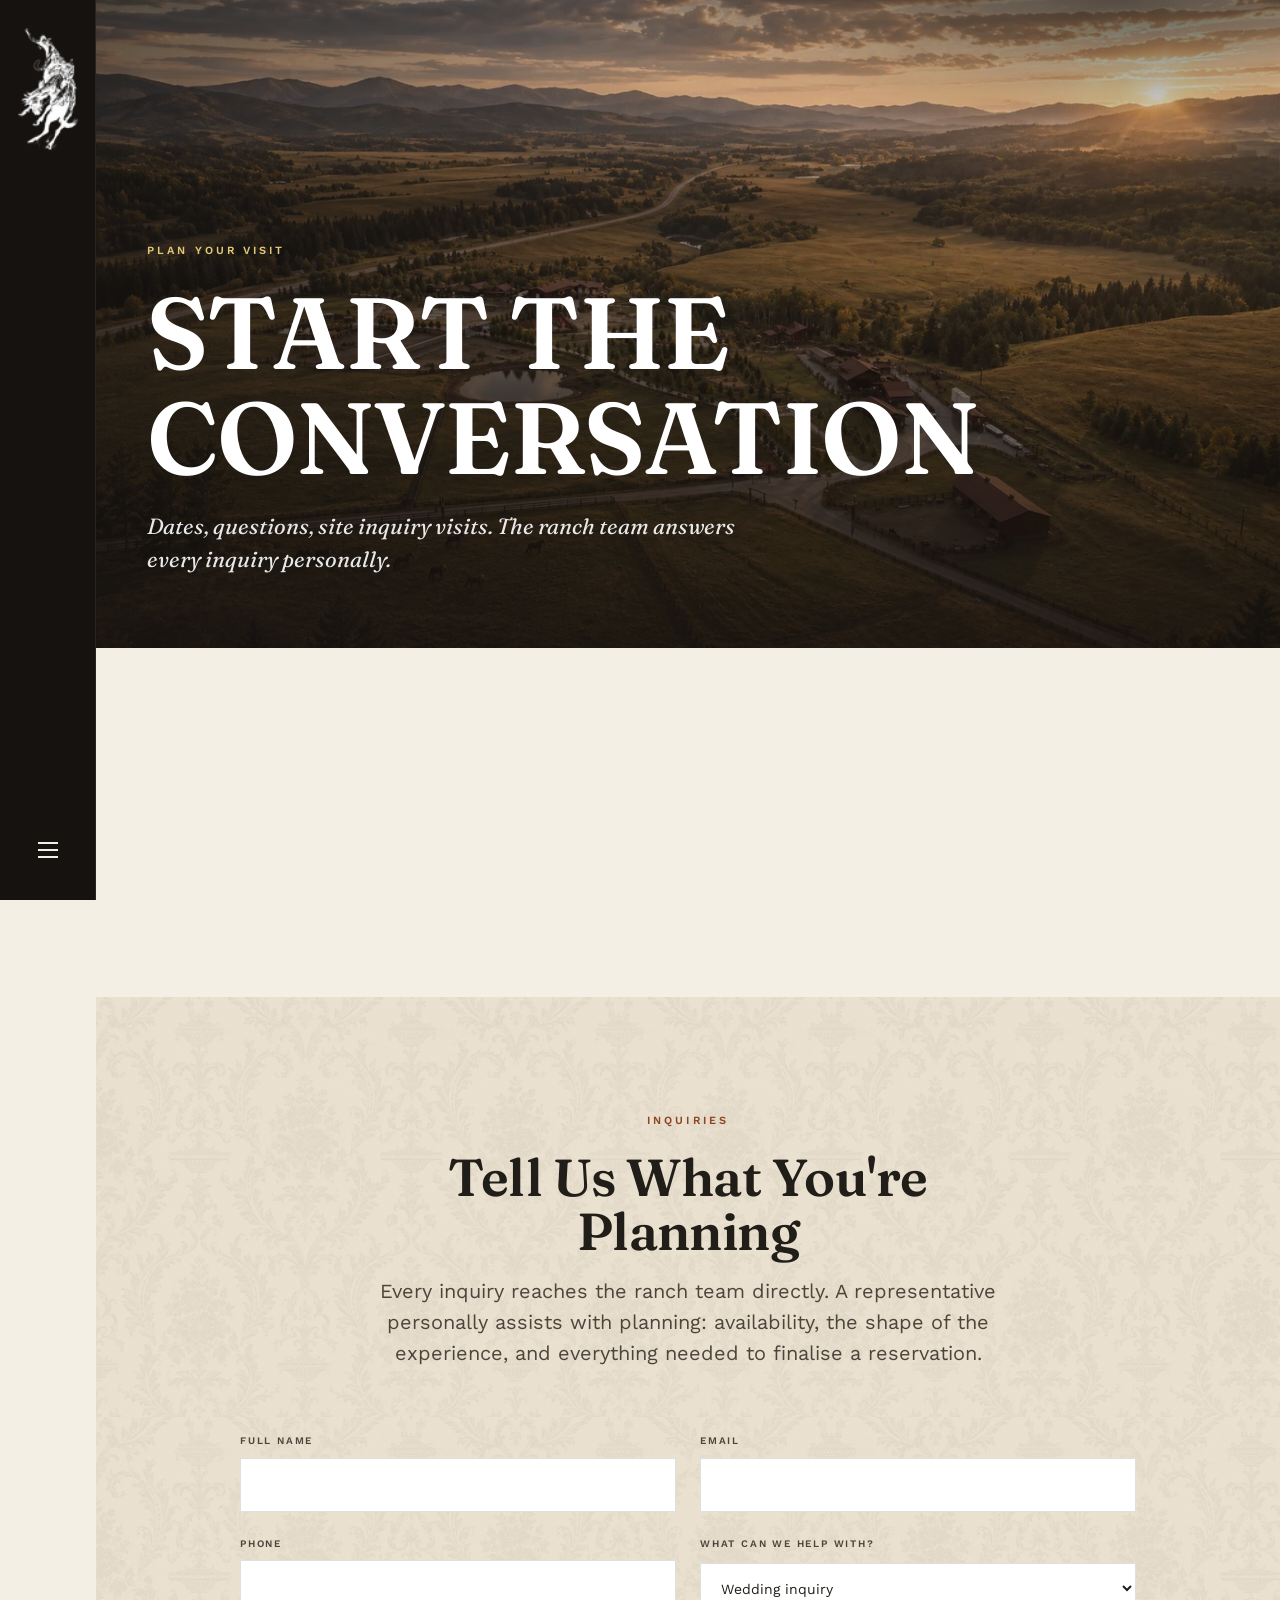
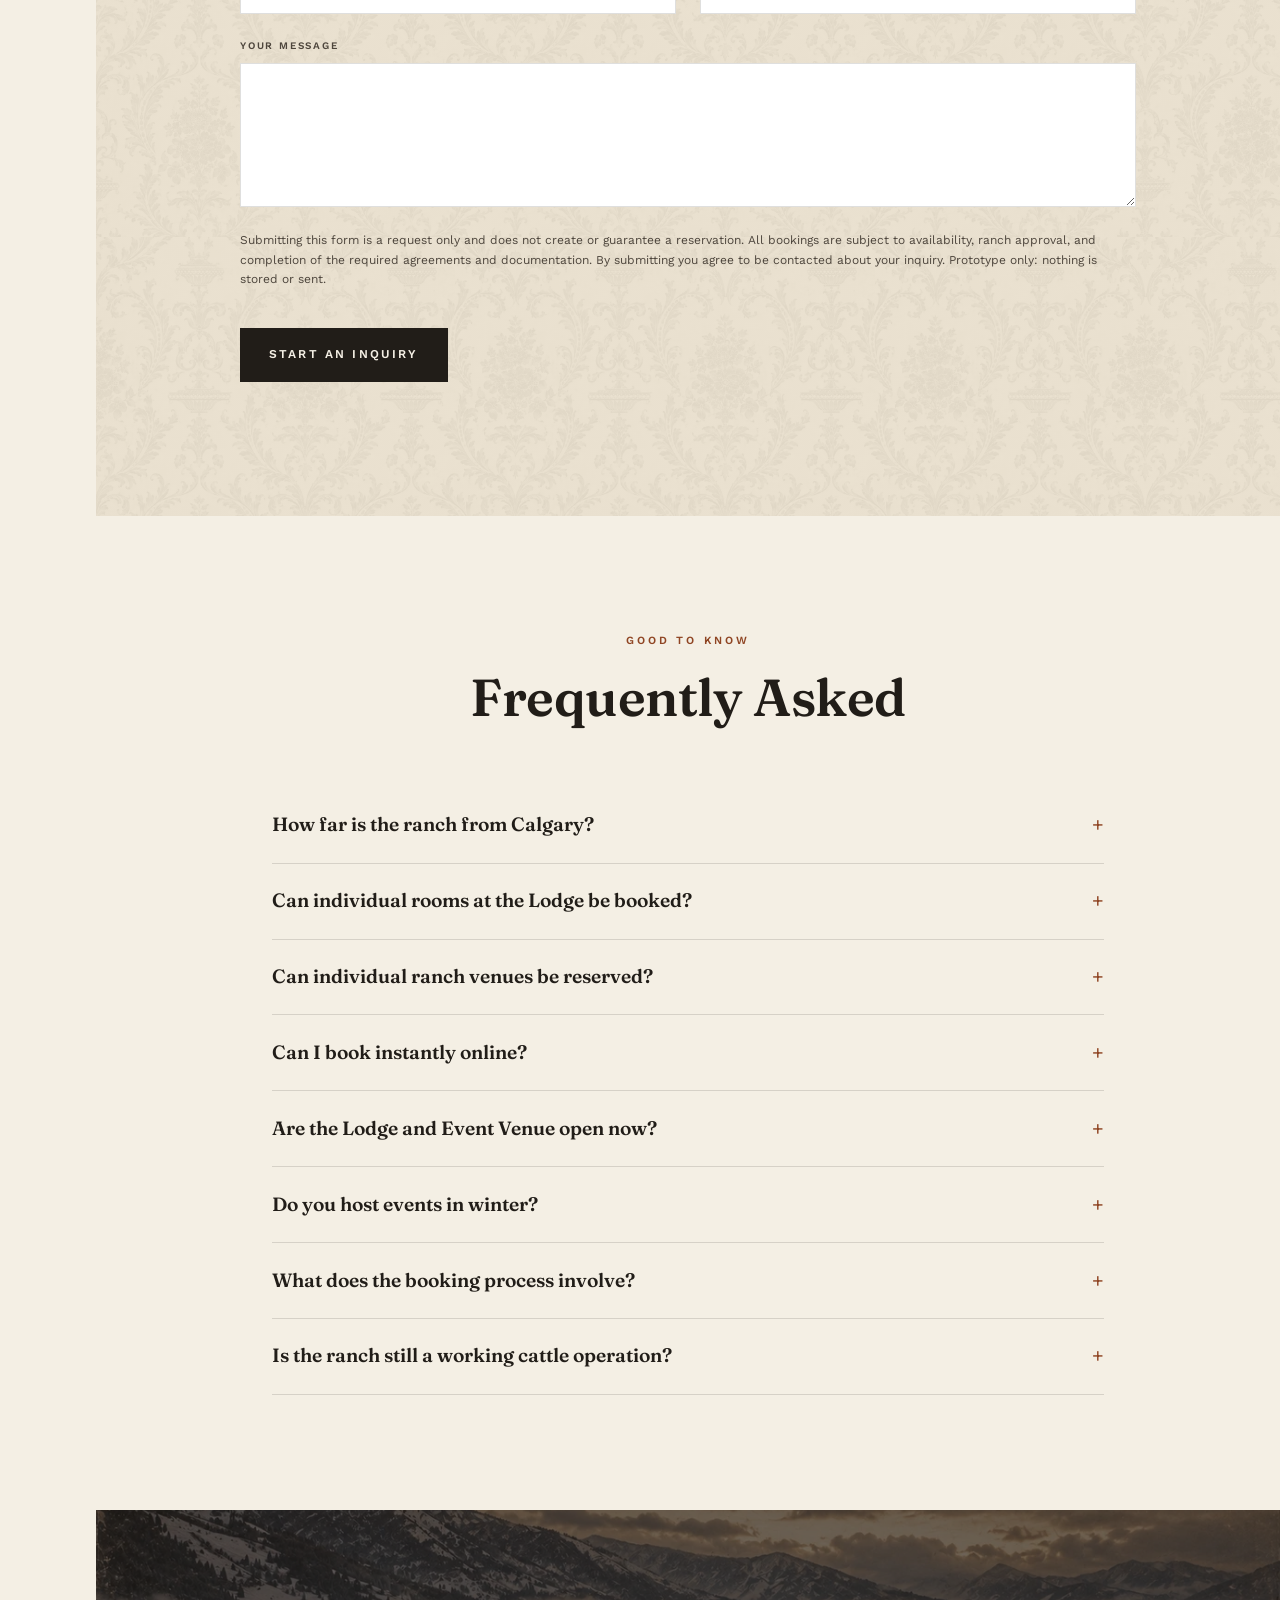
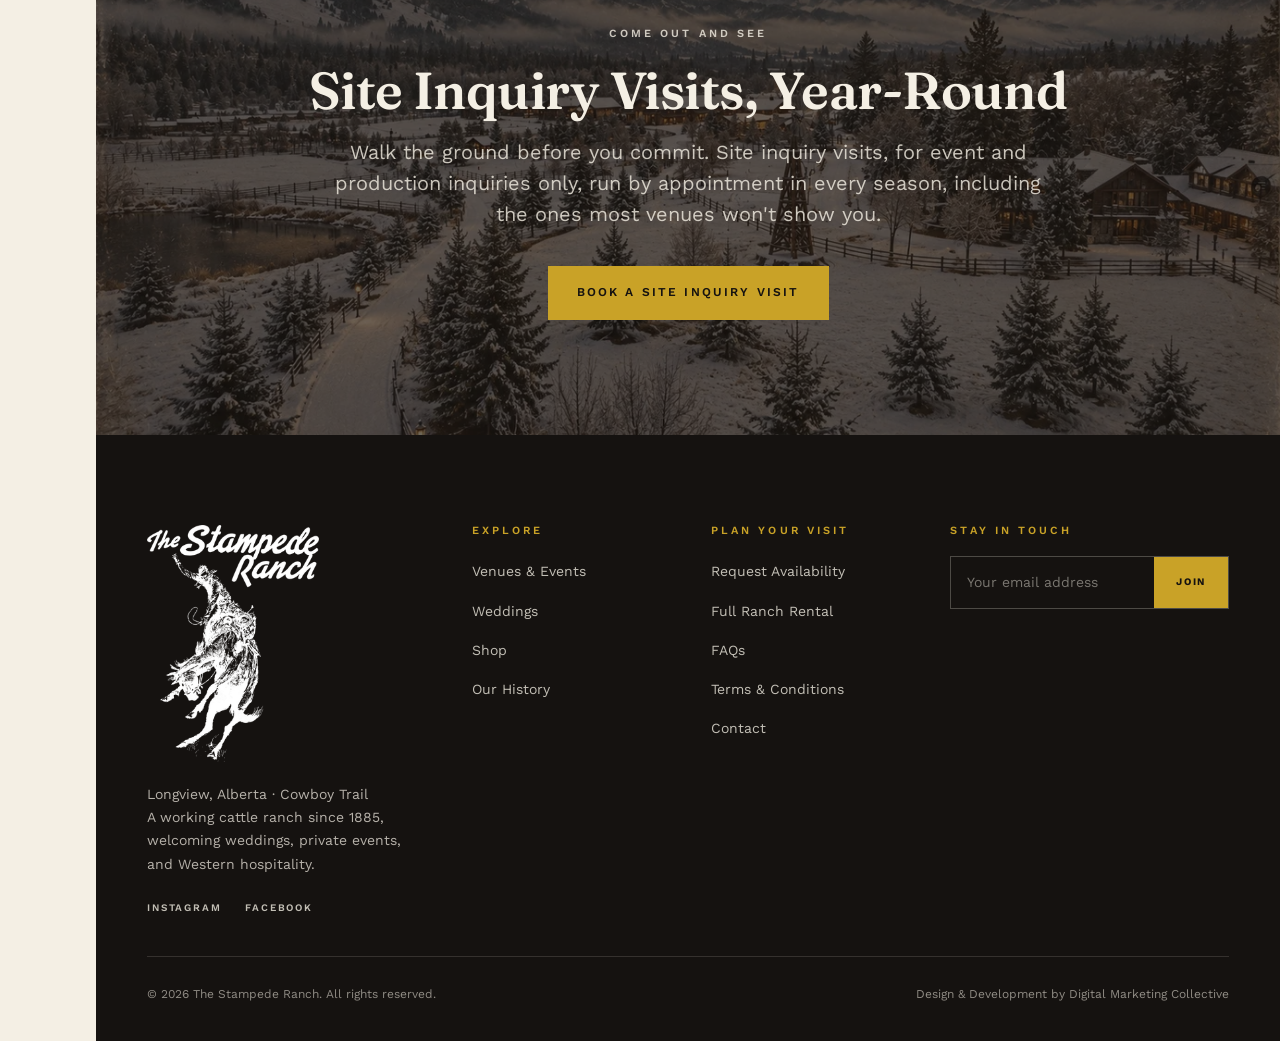
==== commit c965a38c: "Fix homepage divider placement; new history hero and contact CTA photos Divider fix (index.html): - " ====
--- a/contact.html
+++ b/contact.html
@@ -220,8 +220,8 @@
   <section class="section cta-band">
     <div class="cta-band__bg">
       <picture>
-        <source type="image/webp" srcset="assets/img/aerial-river-bend-1280.webp 1280w, assets/img/aerial-river-bend-1920.webp 1920w" sizes="100vw">
-        <img src="assets/img/aerial-river-bend-1280.jpg" alt="" loading="lazy" width="1280" height="960">
+        <source type="image/webp" srcset="assets/img/contact-cta-winter-1280.webp 1280w, assets/img/contact-cta-winter-1920.webp 1920w" sizes="100vw">
+        <img src="assets/img/contact-cta-winter-1280.jpg" alt="" loading="lazy" width="1280" height="738">
       </picture>
     </div>
     <div class="wrap" data-reveal>
--- a/assets/css/main.css
+++ b/assets/css/main.css
@@ -799,29 +799,16 @@
    this same quote is completely unaffected. Every ornament reuses the
    existing #frame-corner / #frame-flourish / #rule-ornament symbols already
    defined in the shared sprite -- no new artwork anywhere in this block. */
-/* Narrow transition band between the aerial/photo strip and the dark
-   Pull Quote section that follows it -- same background treatment as
-   .heritage-quote below (literally the same declarations, so the two
-   are guaranteed to match tone-for-tone rather than an eyeballed color).
-   A pair of hairline rust rules with a small diamond "brand iron" mark
-   at dead center: understated engraving, not an icon or a rule library
-   component. */
+/* Narrow transition band between a photo strip and the dark Full Ranch
+   Rental section that follows it -- same charcoal tone as that section
+   (.section--ink), so the two read as one continuous dark passage rather
+   than two different darks bumping into each other. A pair of hairline
+   rust rules with a small diamond "brand iron" mark at dead center:
+   understated engraving, not an icon or a rule-library component. */
 .ranch-divider {
   height: 50px;
   display: flex; align-items: center; justify-content: center;
-  background-color: #0d1904;
-  background-repeat: no-repeat, no-repeat;
-  background-size: cover, cover;
-  background-position: center, center;
-  background-image:
-    linear-gradient(rgba(5, 13, 0, .5), rgba(5, 13, 0, .5)),
-    url("../img/texture-heritage-quote.jpg");
-  background-image:
-    linear-gradient(rgba(5, 13, 0, .5), rgba(5, 13, 0, .5)),
-    image-set(
-      url("../img/texture-heritage-quote.webp") type("image/webp"),
-      url("../img/texture-heritage-quote.jpg") type("image/jpeg")
-    );
+  background: var(--charcoal);
 }
 .ranch-divider__mark { width: min(78%, 60rem); height: 20px; overflow: visible; }
 .ranch-divider__mark line { stroke: var(--rust); stroke-width: 1; opacity: .75; }
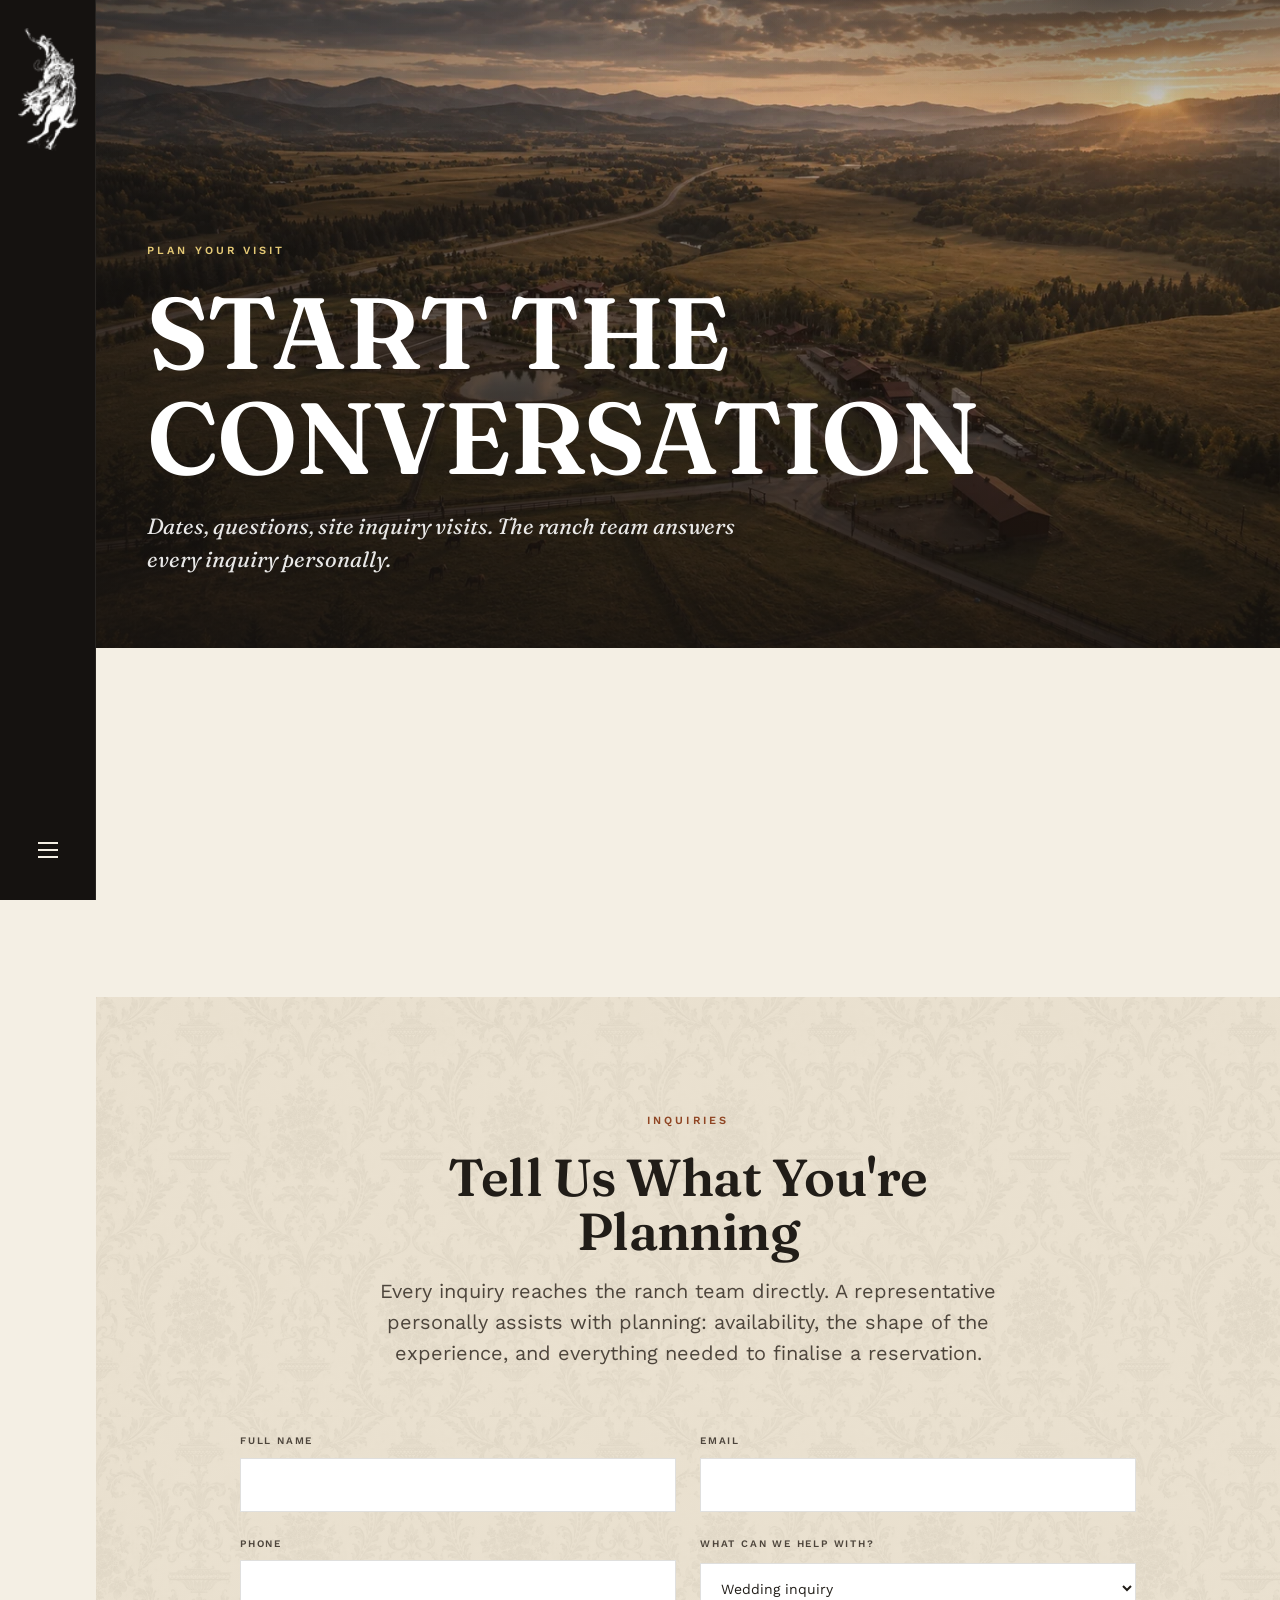
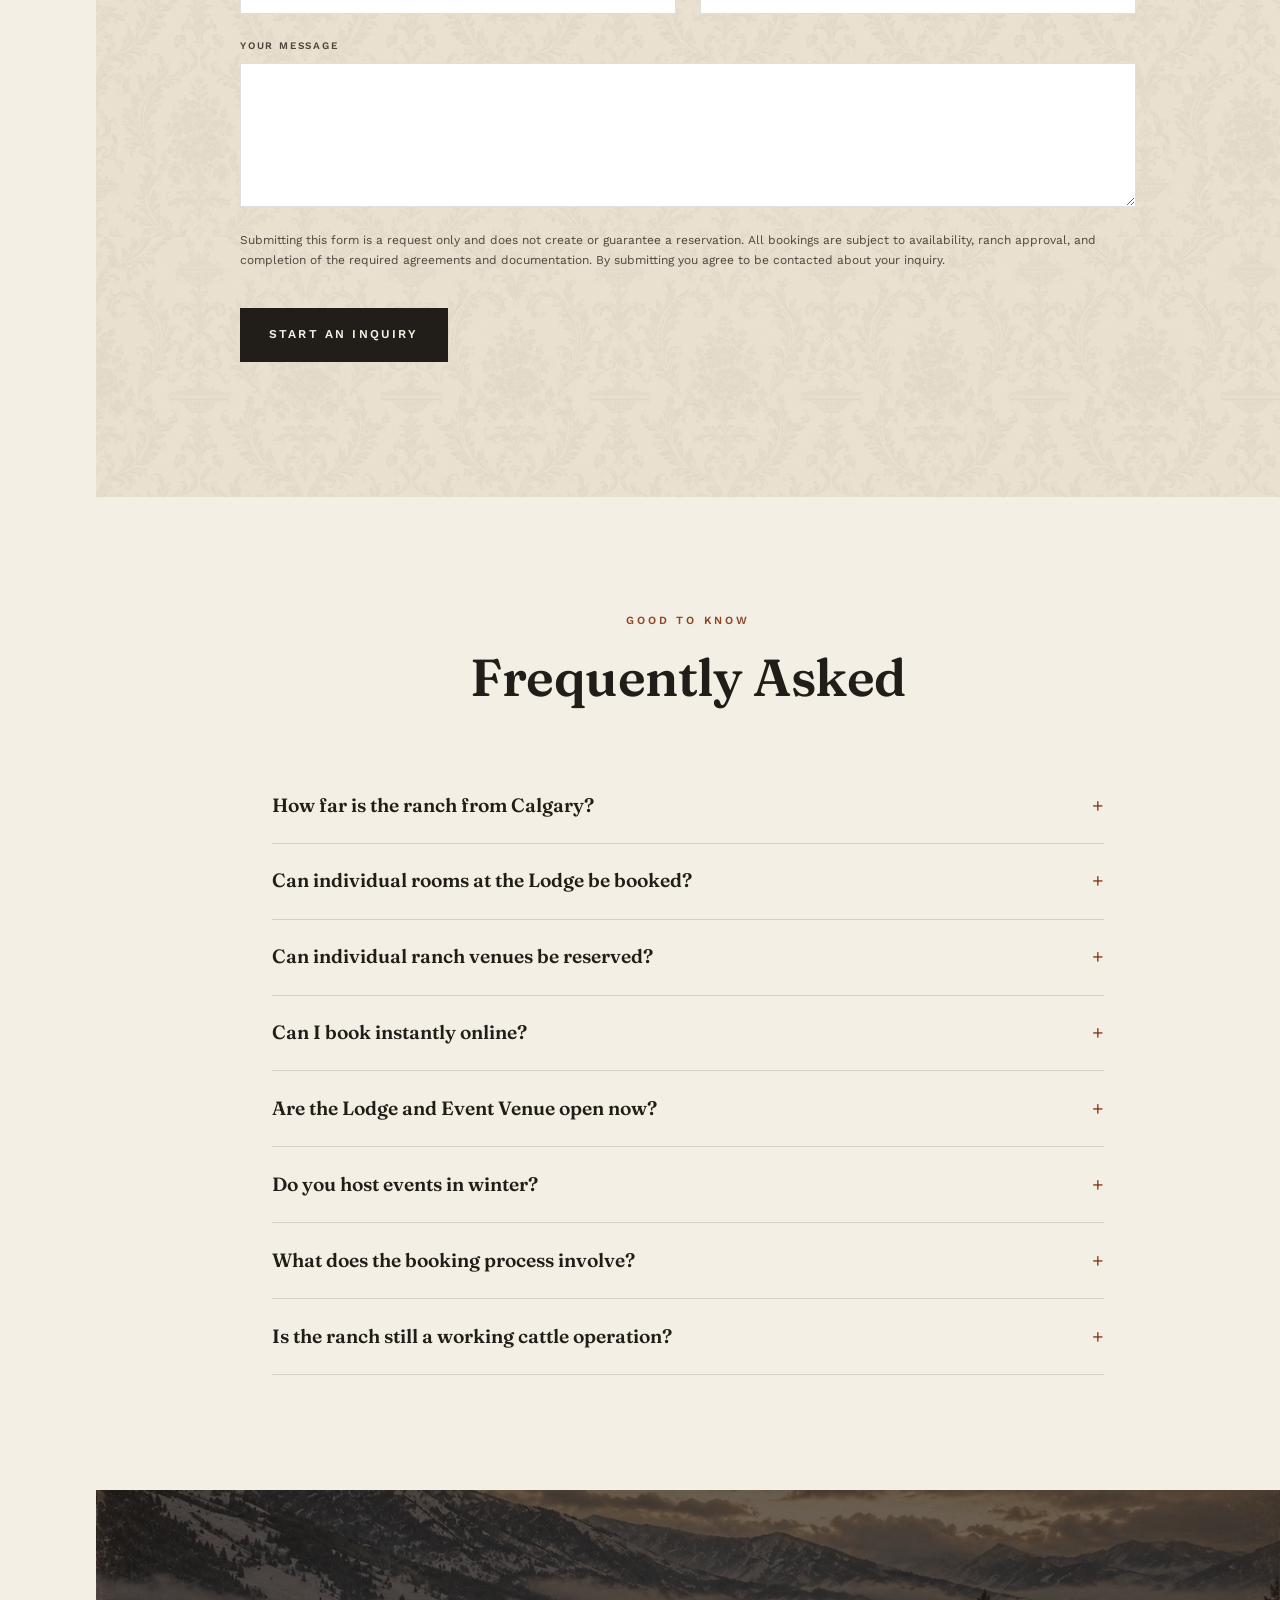
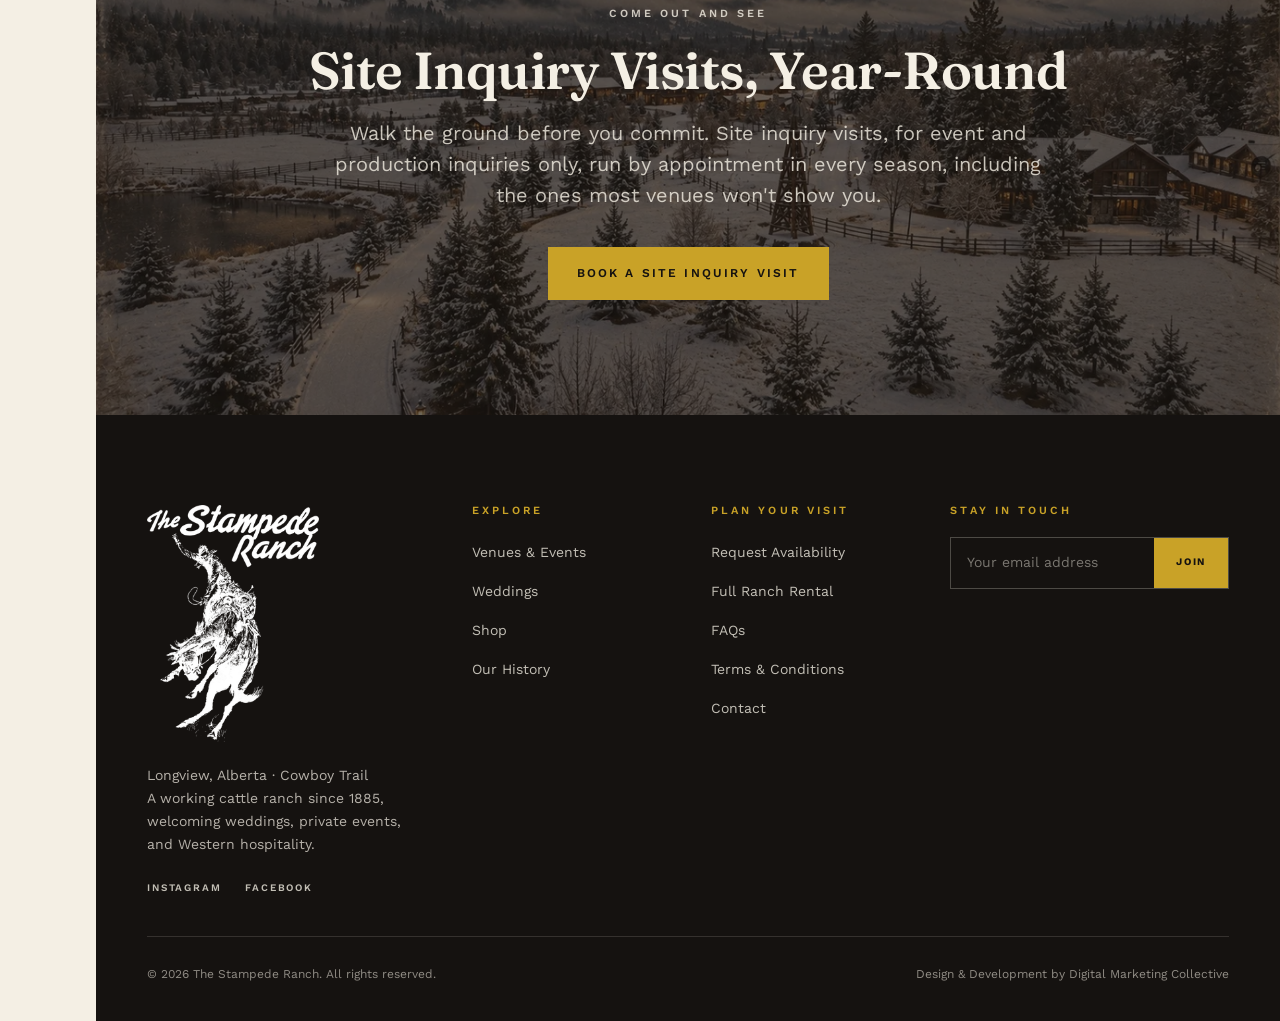
==== commit 1886e69b: "Connect all site forms to Resend, sending to info@stampederanch.ca New: api/send-email.js - Vercel s" ====
--- a/contact.html
+++ b/contact.html
@@ -58,6 +58,7 @@
       <li><a href="venues.html">Venues &amp; Events</a></li>
       <li><a href="weddings.html">Weddings</a></li>
       <li><a href="history.html">Our History</a></li>
+      <li><a href="events.html">Upcoming Events</a></li>
       <li><a href="contact.html">Plan Your Visit</a></li>
     </ul>
   </nav>
@@ -120,7 +121,7 @@
           planning: availability, the shape of the experience, and everything needed to finalise a reservation.</p>
       </div>
 
-      <form class="form" data-demo-form data-reveal>
+      <form class="form" data-demo-form data-form-type="contact" data-reveal>
         <div class="form__row">
           <div class="field">
             <label for="c-name">Full name</label>
@@ -155,8 +156,7 @@
         </div>
         <p class="form__note">Submitting this form is a request only and does not create or guarantee a reservation.
           All bookings are subject to availability, ranch approval, and completion of the required agreements and
-          documentation. By submitting you agree to be contacted about your inquiry. Prototype only: nothing is
-          stored or sent.</p>
+          documentation. By submitting you agree to be contacted about your inquiry.</p>
         <p><button class="btn btn--ink" type="submit">Start an Inquiry</button></p>
         <p class="form-status" role="status" tabindex="-1" data-form-status hidden></p>
       </form>
@@ -273,7 +273,7 @@
     </div>
     <div>
       <h3>Stay in Touch</h3>
-      <form class="footer__signup" data-demo-form>
+      <form class="footer__signup" data-demo-form data-form-type="newsletter">
         <label class="visually-hidden" for="footer-email">Your email address</label>
         <input id="footer-email" type="email" name="email" placeholder="Your email address" required>
         <button type="submit">Join</button>
--- a/assets/css/main.css
+++ b/assets/css/main.css
@@ -432,6 +432,21 @@
 .hero__media video, .hero__media img {
   width: 100%; height: 100%; object-fit: cover;
 }
+/* Mobile art direction for the new hero tour video only (scoped to this one
+   class so index-hero-b.html's separate hero2 video, and every other page's
+   hero--short image, are unaffected). At a narrow portrait viewport,
+   object-fit:cover on 16:9 footage keeps only the center ~26% of the frame's
+   width -- checked against 7 frames spanning the clip (gate, drive/bridge,
+   cabin, lodge, wide valley shot): dead-center crops the opening gate frame
+   so the "Stampede Ranch" sign is cut down to two letters, while a modest
+   left shift keeps that sign fully in frame and still reads well on every
+   other sampled frame (the valley shot at ~90s loses the distant windmill/
+   bridge at this position but keeps the lit lodge building, still a strong
+   frame). Desktop is left at the default center: its wider aspect crops far
+   less of the frame regardless of position, so there's nothing to fix there. */
+@media (max-width: 860px) {
+  .hero__media video.hero__video--tour { object-position: 35% 50%; }
+}
 /* The scrim earns its keep only where type sits: a pool across the bottom-left
    text block, and as little as possible over the landscape.
    These stops are the result of measuring WCAG contrast for every hero text
@@ -440,13 +455,43 @@
    eyebrow 4.92:1, H1 6.04:1, subhead 11.98:1, opening 9.53:1, scroll 15.12:1,
    reel note 6.03:1 (small text needs 4.5:1; the H1 is large text, needs 3:1).
    The eyebrow is the binding constraint — the .52 stop at 68% exists solely to
-   hold it, so re-measure rather than eyeball if you loosen anything here. */
+   hold it, so re-measure rather than eyeball if you loosen anything here.
+   2026-09-18: swapped in a new, much longer (107s) hero video with brighter,
+   hazier sky in several stretches. Re-measured contrast programmatically
+   across 30 frames spanning the full clip (not just the opening frame, since
+   this footage's light/dark balance shifts a lot more over its length than
+   the old ~19s loop's did). The eyebrow dipped to 4.41-4.42:1 (just under the
+   4.5:1 floor) at two of those sample points, where sky/field now falls right
+   in the 60% stop's .40 "window" left open for the old footage. Raised that
+   one stop from .40 to .44 -- the minimal bump that clears 4.5:1 at every
+   sampled frame (worst case after the fix: 4.63:1) without darkening the rest
+   of the gradient. Every other stop is unchanged from the 2026-08-26 tuning. */
 .hero__scrim {
   position: absolute; inset: 0;
   background:
-    linear-gradient(to top, rgba(21,18,16,.84) 0%, rgba(21,18,16,.58) 38%, rgba(21,18,16,.40) 60%, rgba(21,18,16,.52) 68%, rgba(21,18,16,.10) 78%, rgba(21,18,16,.03) 90%, rgba(21,18,16,.20) 100%),
+    linear-gradient(to top, rgba(21,18,16,.84) 0%, rgba(21,18,16,.58) 38%, rgba(21,18,16,.44) 60%, rgba(21,18,16,.52) 68%, rgba(21,18,16,.10) 78%, rgba(21,18,16,.03) 90%, rgba(21,18,16,.20) 100%),
     linear-gradient(to right, rgba(21,18,16,.52) 0%, rgba(21,18,16,.26) 35%, rgba(21,18,16,.04) 62%, rgba(21,18,16,0) 100%),
     radial-gradient(ellipse 46% 22% at 86% 0%, rgba(21,18,16,.62) 0%, rgba(21,18,16,0) 100%);
+}
+/* Mobile needs its own, slightly stronger pass: at the 35%-shifted mobile
+   focal point (see .hero__video--tour above), the same 24-27s bright-sky
+   stretch samples an even lighter pixel than it does at desktop's centered
+   position. Scoped to .hero--tour only, so no other page's .hero__scrim is
+   touched. Re-measured programmatically the same way: with these two stops
+   raised, only that one ~3s window remains under 4.5:1 (worst case ~3.4:1,
+   up from 3.01:1 unfixed). Getting that specific window the rest of the way
+   to 4.5:1 would need pushing these stops hard enough to read as heavily
+   darkening the footage there, which the brief for this video explicitly
+   rules out -- so this is the deliberate stopping point, not an oversight.
+   If that residual dip matters in practice, the real fix is upstream: trim
+   or re-grade that few seconds of source footage, not more scrim. */
+@media (max-width: 860px) {
+  .hero--tour .hero__scrim {
+    background:
+      linear-gradient(to top, rgba(21,18,16,.84) 0%, rgba(21,18,16,.58) 38%, rgba(21,18,16,.48) 60%, rgba(21,18,16,.58) 68%, rgba(21,18,16,.10) 78%, rgba(21,18,16,.03) 90%, rgba(21,18,16,.20) 100%),
+      linear-gradient(to right, rgba(21,18,16,.52) 0%, rgba(21,18,16,.26) 35%, rgba(21,18,16,.04) 62%, rgba(21,18,16,0) 100%),
+      radial-gradient(ellipse 46% 22% at 86% 0%, rgba(21,18,16,.62) 0%, rgba(21,18,16,0) 100%);
+  }
 }
 
 .hero__inner { position: relative; z-index: 2; width: 100%; max-width: 62rem; }
@@ -1179,6 +1224,48 @@
 }
 
 /* --------------------------------------------------------------------------
+   Upcoming Events: homepage feature + dedicated events page
+   -------------------------------------------------------------------------- */
+/* Homepage feature: a compact editorial announcement directly below the
+   hero, reusing the existing .split / .split__media / .card__frame system
+   for layout and framing. A thin rust hairline top and bottom reads as an
+   announcement band, distinct from the regular content sections, without
+   introducing a new full chapter that competes with the hero. */
+.event-feature {
+  padding-block: clamp(3rem, 6vw, 5.5rem);
+  border-top: 1px solid rgba(166,82,44,.25);
+  border-bottom: 1px solid rgba(166,82,44,.25);
+}
+.event-feature__meta {
+  font-family: var(--font-body); font-weight: 600;
+  letter-spacing: var(--tracking-wide); text-transform: uppercase;
+  font-size: .8125rem; color: var(--rust-text);
+  margin-top: .5rem; margin-bottom: 1.5rem; line-height: 1.7;
+}
+.section--ink .event-feature__meta,
+.section--dark .event-feature__meta { color: rgba(244,239,228,.65); }
+
+/* Events page: hero uses the standard .hero--short pattern already in use
+   on venues/weddings/history/contact, no new hero CSS needed. The
+   featured-event presentation below reuses .section--ink for the dark
+   ranch-forest/chocolate tone plus .split for the two-column layout, and
+   adds only what's specific to an event: the date/location meta line
+   above and a simple reusable card below for when a second event is
+   eventually added. */
+.event-card {
+  display: grid; gap: .35rem;
+  padding: 1.75rem 2rem; border: 1px solid rgba(166,82,44,.3);
+  background: rgba(244,239,228,.03);
+}
+.event-card__eyebrow {
+  font-family: var(--font-body); font-weight: 600; font-size: .75rem;
+  letter-spacing: var(--tracking-wide); text-transform: uppercase;
+  color: var(--gold);
+}
+.event-card h3 { font-size: var(--fs-h3, 1.5rem); margin: 0; }
+.event-card__meta { color: rgba(244,239,228,.65); font-size: .9375rem; }
+
+/* --------------------------------------------------------------------------
    20. History — scroll-driven era chapters
    -------------------------------------------------------------------------- */
 /* era-list: hosts the single continuous center line behind all four eras.
@@ -1301,15 +1388,31 @@
     grid-template-columns: 1fr;
     padding-inline-start: clamp(2.5rem, 9vw, 3.25rem);
   }
+  /* The desktop fix above forces era__year/era__body/era__media onto the
+     same grid-row (row 1) so the image can sit level with the text across
+     the spine. At this single-column mobile layout that's exactly wrong:
+     it stacked year, title and image directly on top of each other
+     (year showing through the title). era__body becomes display:contents
+     so its own children (h3, p) become direct grid items we can place
+     individually; giving every piece its own `order` (rather than an
+     explicit grid-row number) lets normal auto-placement stack them one
+     per row in the sequence the design calls for -- year, title, image,
+     body copy -- regardless of DOM order or how many paragraphs an era
+     has, with no risk of two items landing in the same cell again. */
   .era:nth-child(odd)  .era__year,
-  .era:nth-child(even) .era__year { grid-column: 1; text-align: left; position: static; }
-  .era:nth-child(odd)  .era__body,
-  .era:nth-child(even) .era__body { grid-column: 1; }
+  .era:nth-child(even) .era__year {
+    grid-column: 1; grid-row: auto; order: 1;
+    text-align: left; position: static;
+  }
+  .era__body { display: contents; }
+  .era__body h3 { grid-column: 1; grid-row: auto; order: 2; margin-top: 1.5rem; }
   .era:nth-child(odd)  .era__media,
   .era:nth-child(even) .era__media {
-    grid-column: 1; justify-self: stretch; align-self: auto;
-    width: 100%; margin-top: 2.5rem; margin-bottom: 0;
+    grid-column: 1; grid-row: auto; order: 3;
+    justify-self: stretch; align-self: auto;
+    width: 100%; margin-top: 1.75rem; margin-bottom: 0;
   }
+  .era__body p { grid-column: 1; grid-row: auto; order: 4; margin-top: 1.5rem; }
   .era:nth-child(2) .era__inner,
   .era:nth-child(4) .era__inner { padding-block: clamp(4rem, 9vw, 8rem); }
 }
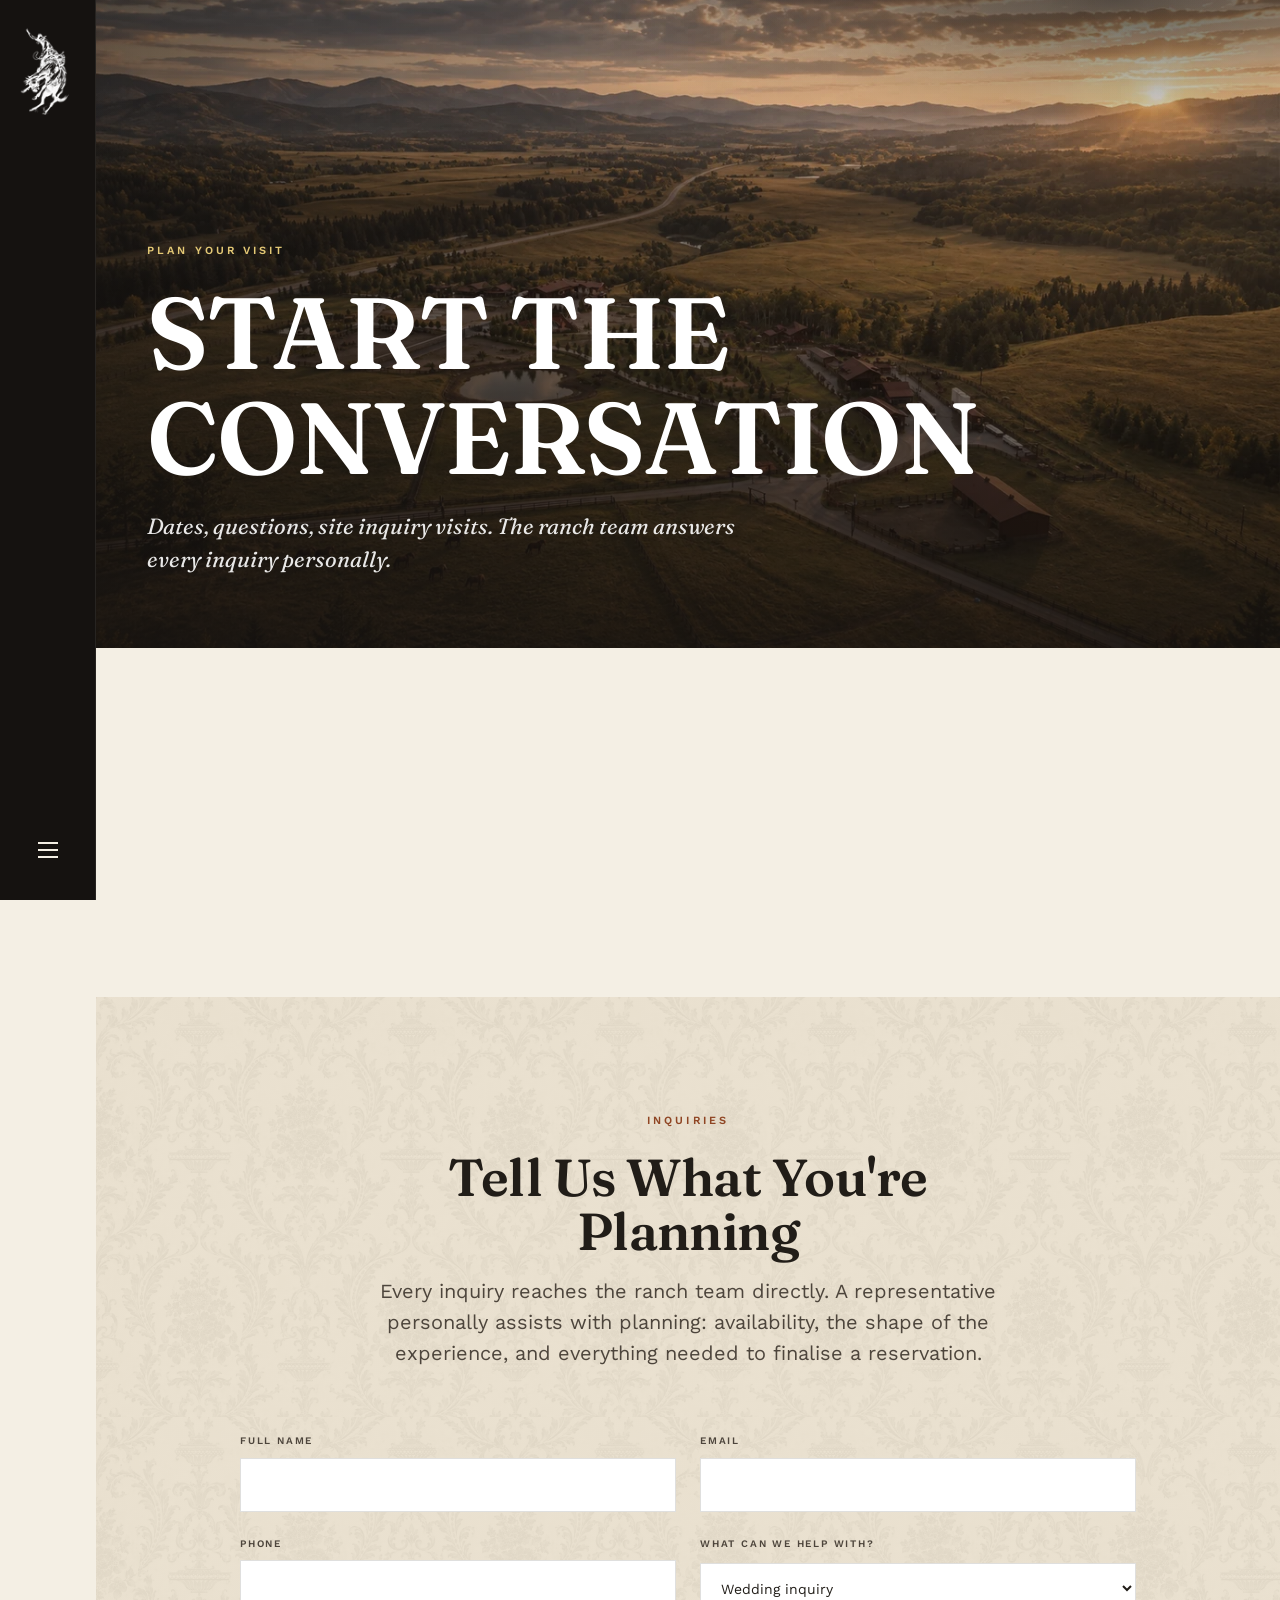
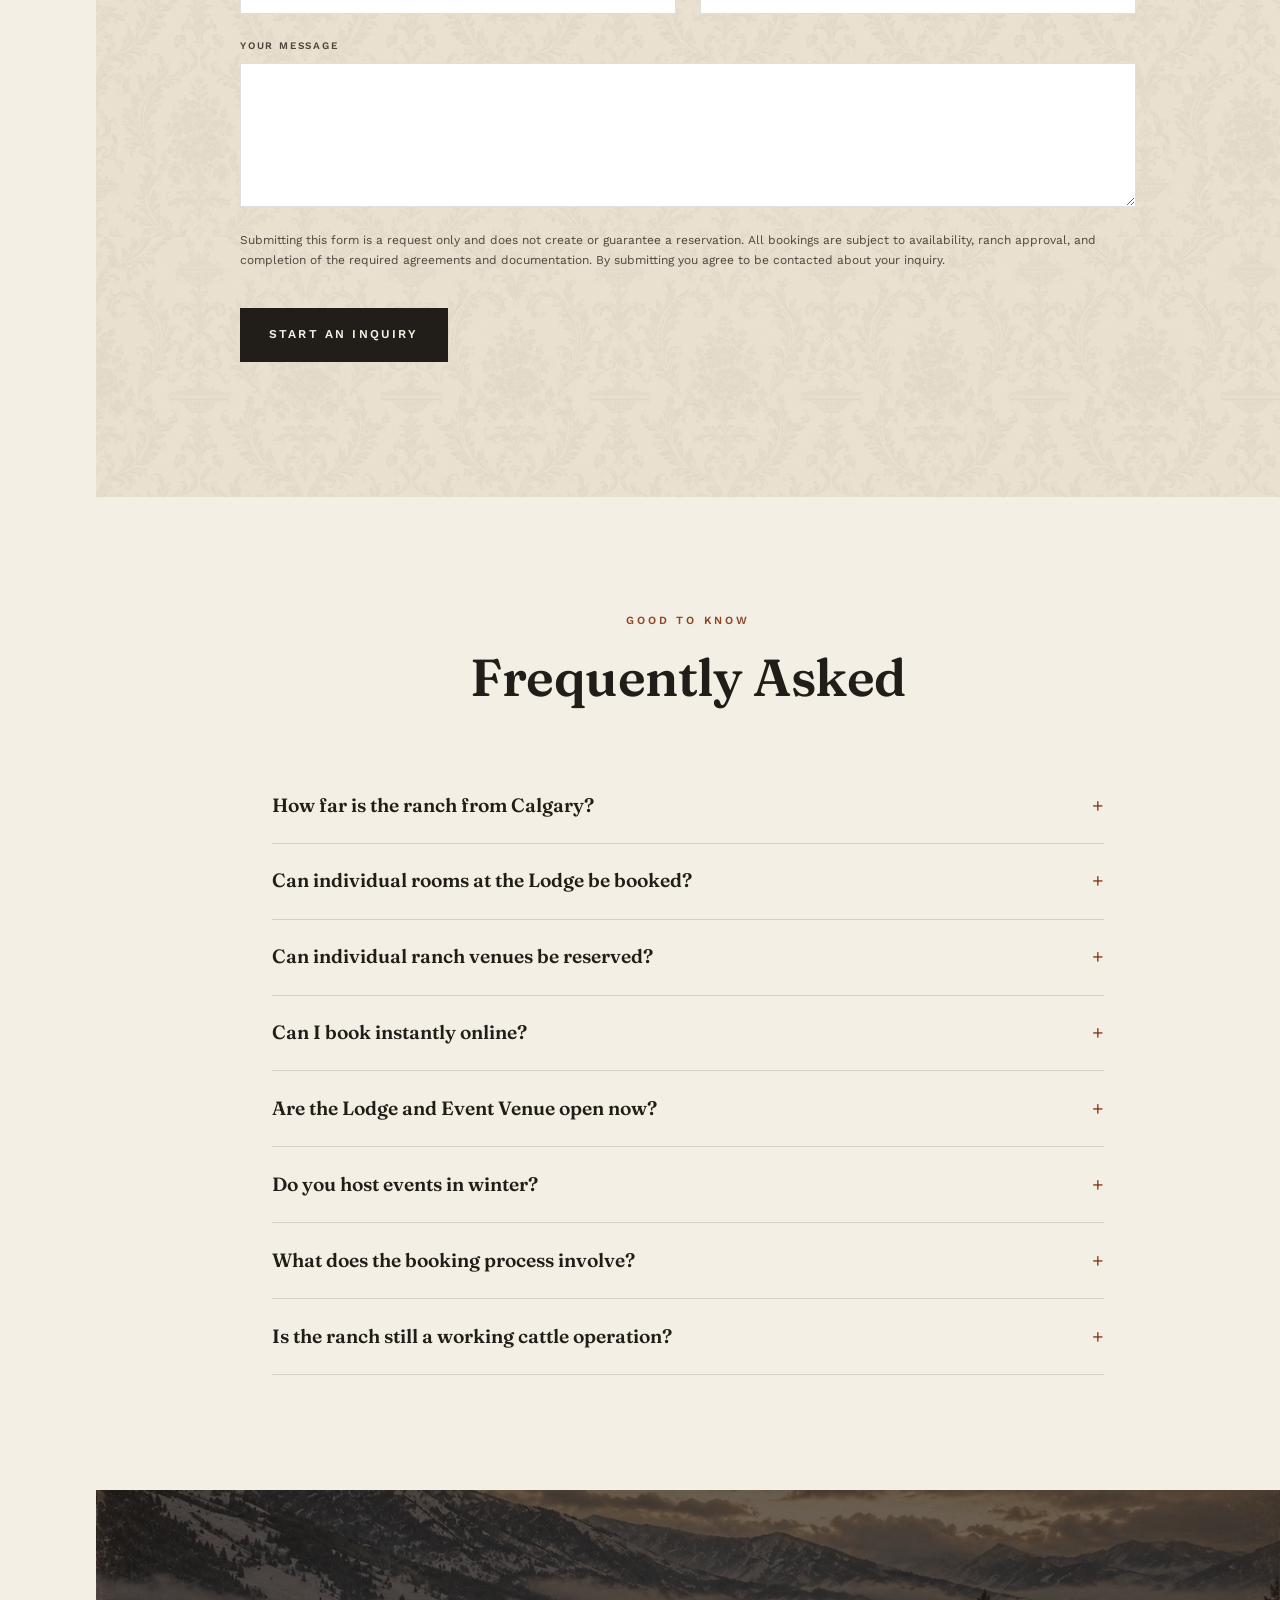
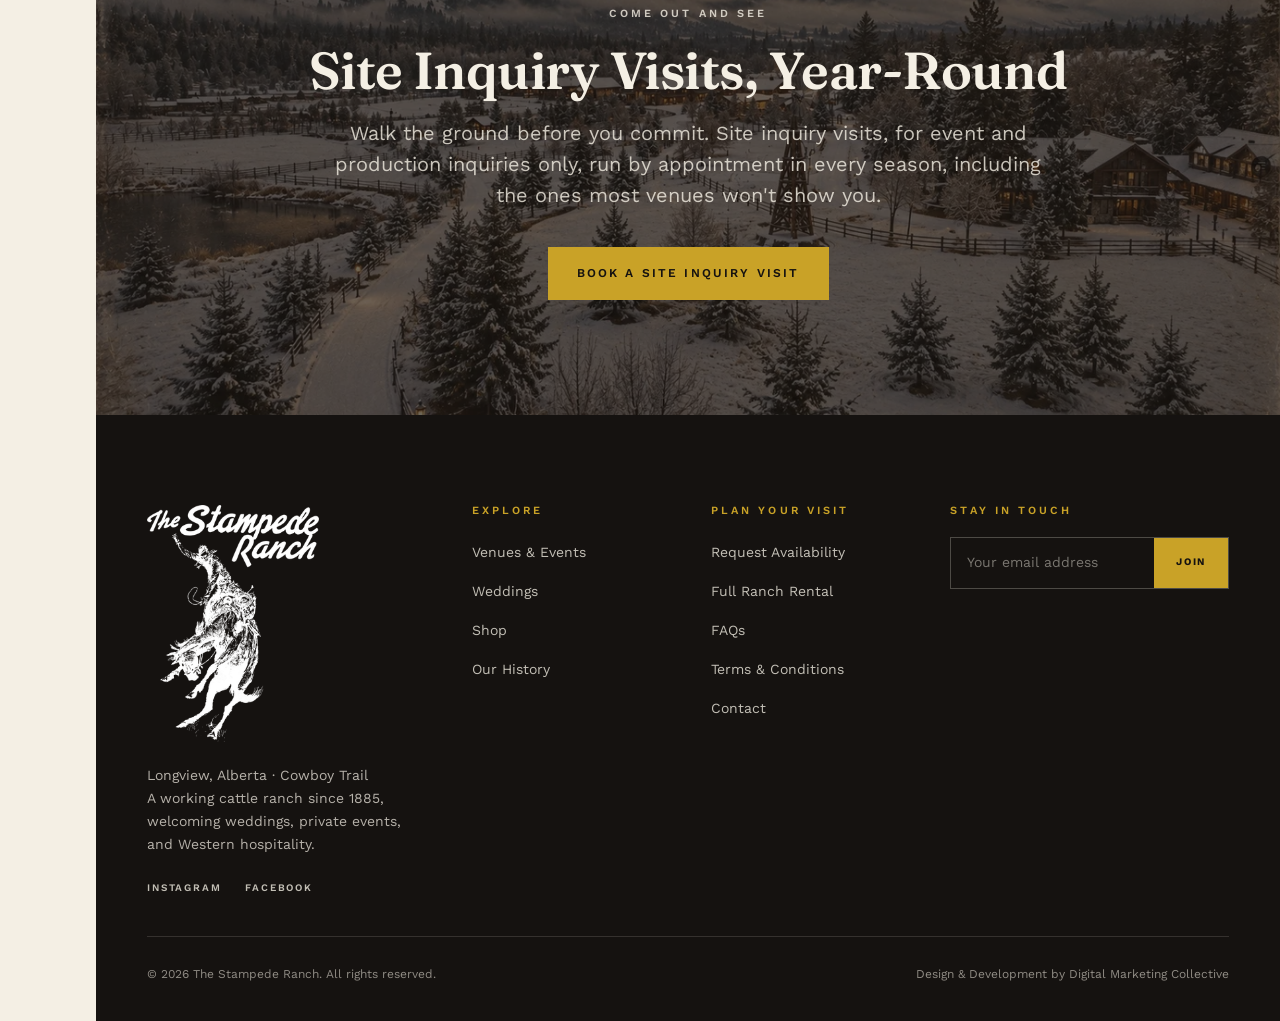
==== commit 419eb105: "Replace navigation bronc mark with new artwork (all 8 pages) - New white bronc/rider mark, cropped t" ====
--- a/contact.html
+++ b/contact.html
@@ -28,7 +28,7 @@
   <a class="rail__mark" href="index.html">
     <img src="assets/logo/logo-mark-white-h96.png"
          srcset="assets/logo/logo-mark-white-h96.png 1x, assets/logo/logo-mark-white-h192.png 2x"
-         alt="The Stampede Ranch home" width="47" height="96">
+         alt="The Stampede Ranch home" width="66" height="96">
   </a>
   <button class="rail__toggle" data-menu-toggle aria-expanded="false" aria-controls="menu">
     <span></span><span></span><span></span>
@@ -40,7 +40,7 @@
   <a class="topbar__mark" href="index.html">
     <img class="brand-mark" src="assets/logo/logo-mark-white-h96.png"
          srcset="assets/logo/logo-mark-white-h96.png 1x, assets/logo/logo-mark-white-h192.png 2x"
-         alt="" width="47" height="96">
+         alt="" width="66" height="96">
     <img class="brand-word" src="assets/logo/logo-wordmark-white-320.png"
          srcset="assets/logo/logo-wordmark-white-320.png 1x, assets/logo/logo-wordmark-white-640.png 2x"
          alt="The Stampede Ranch home" width="320" height="115">
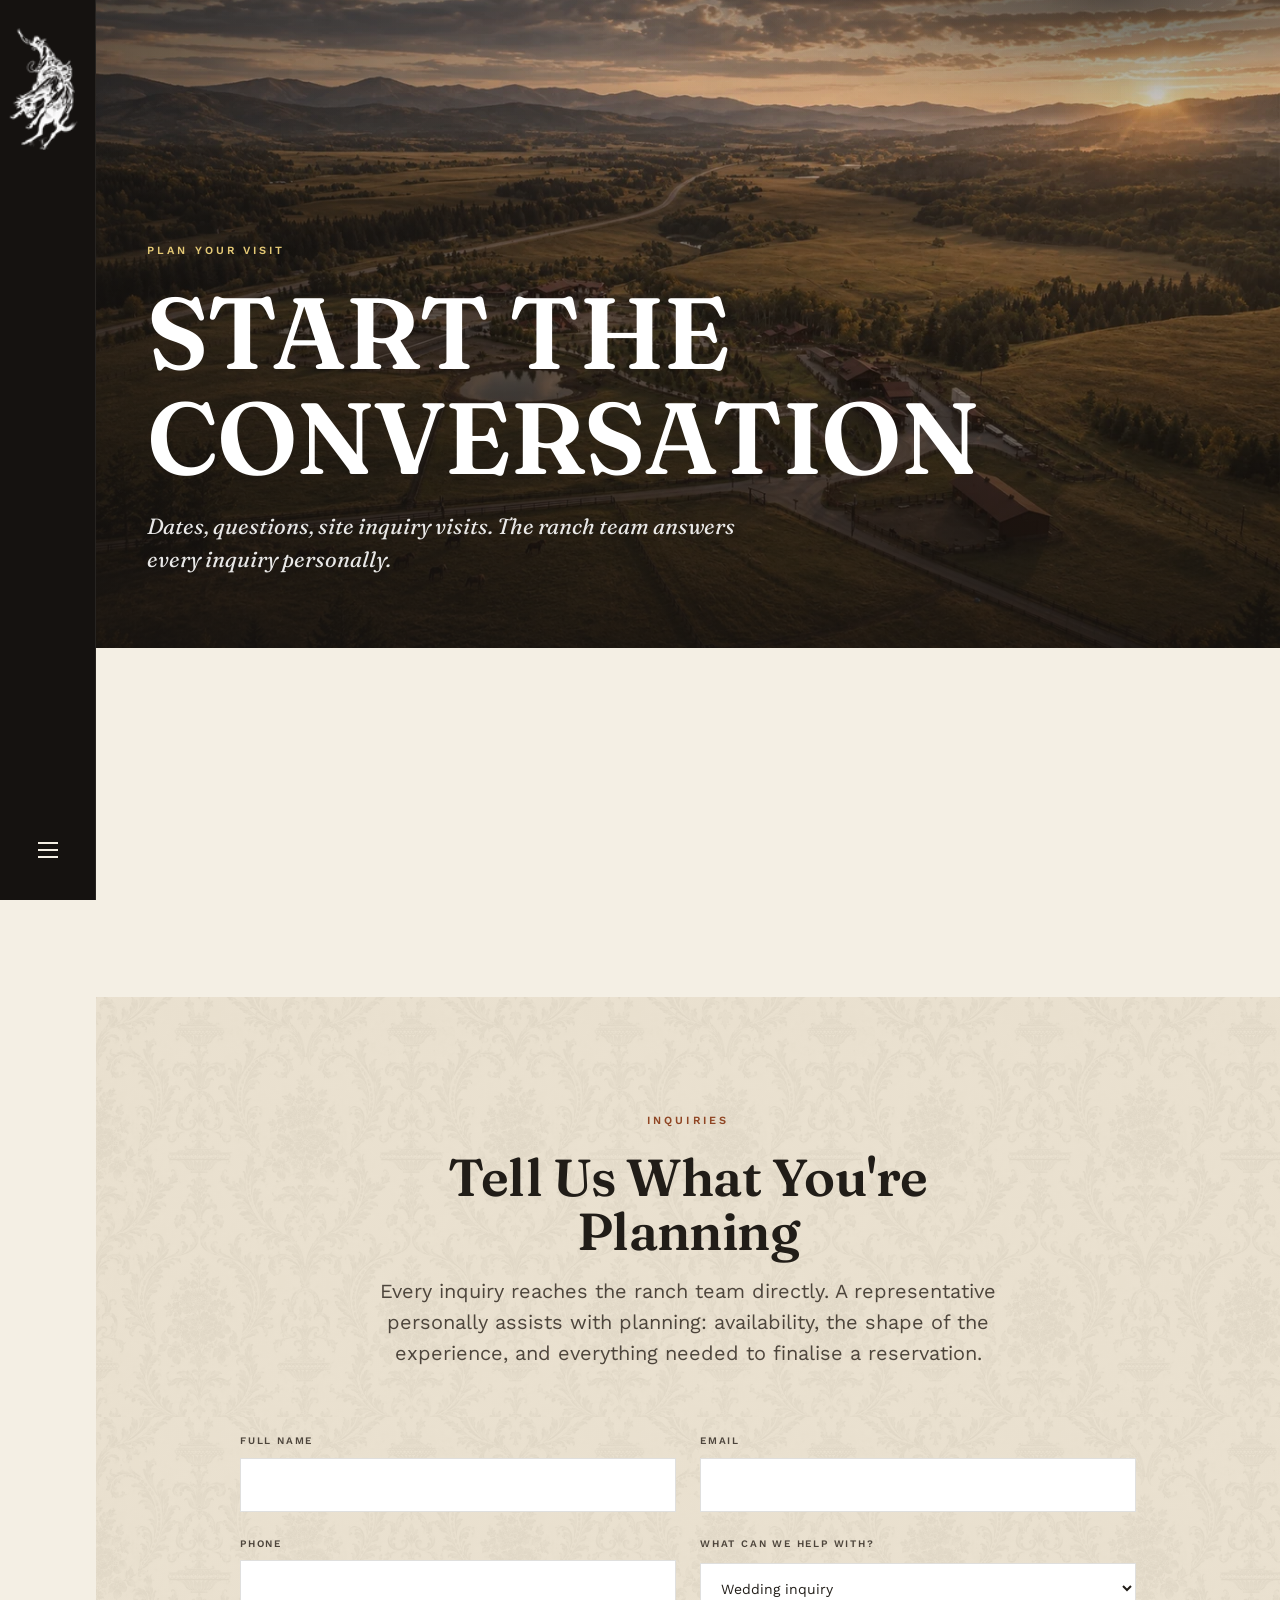
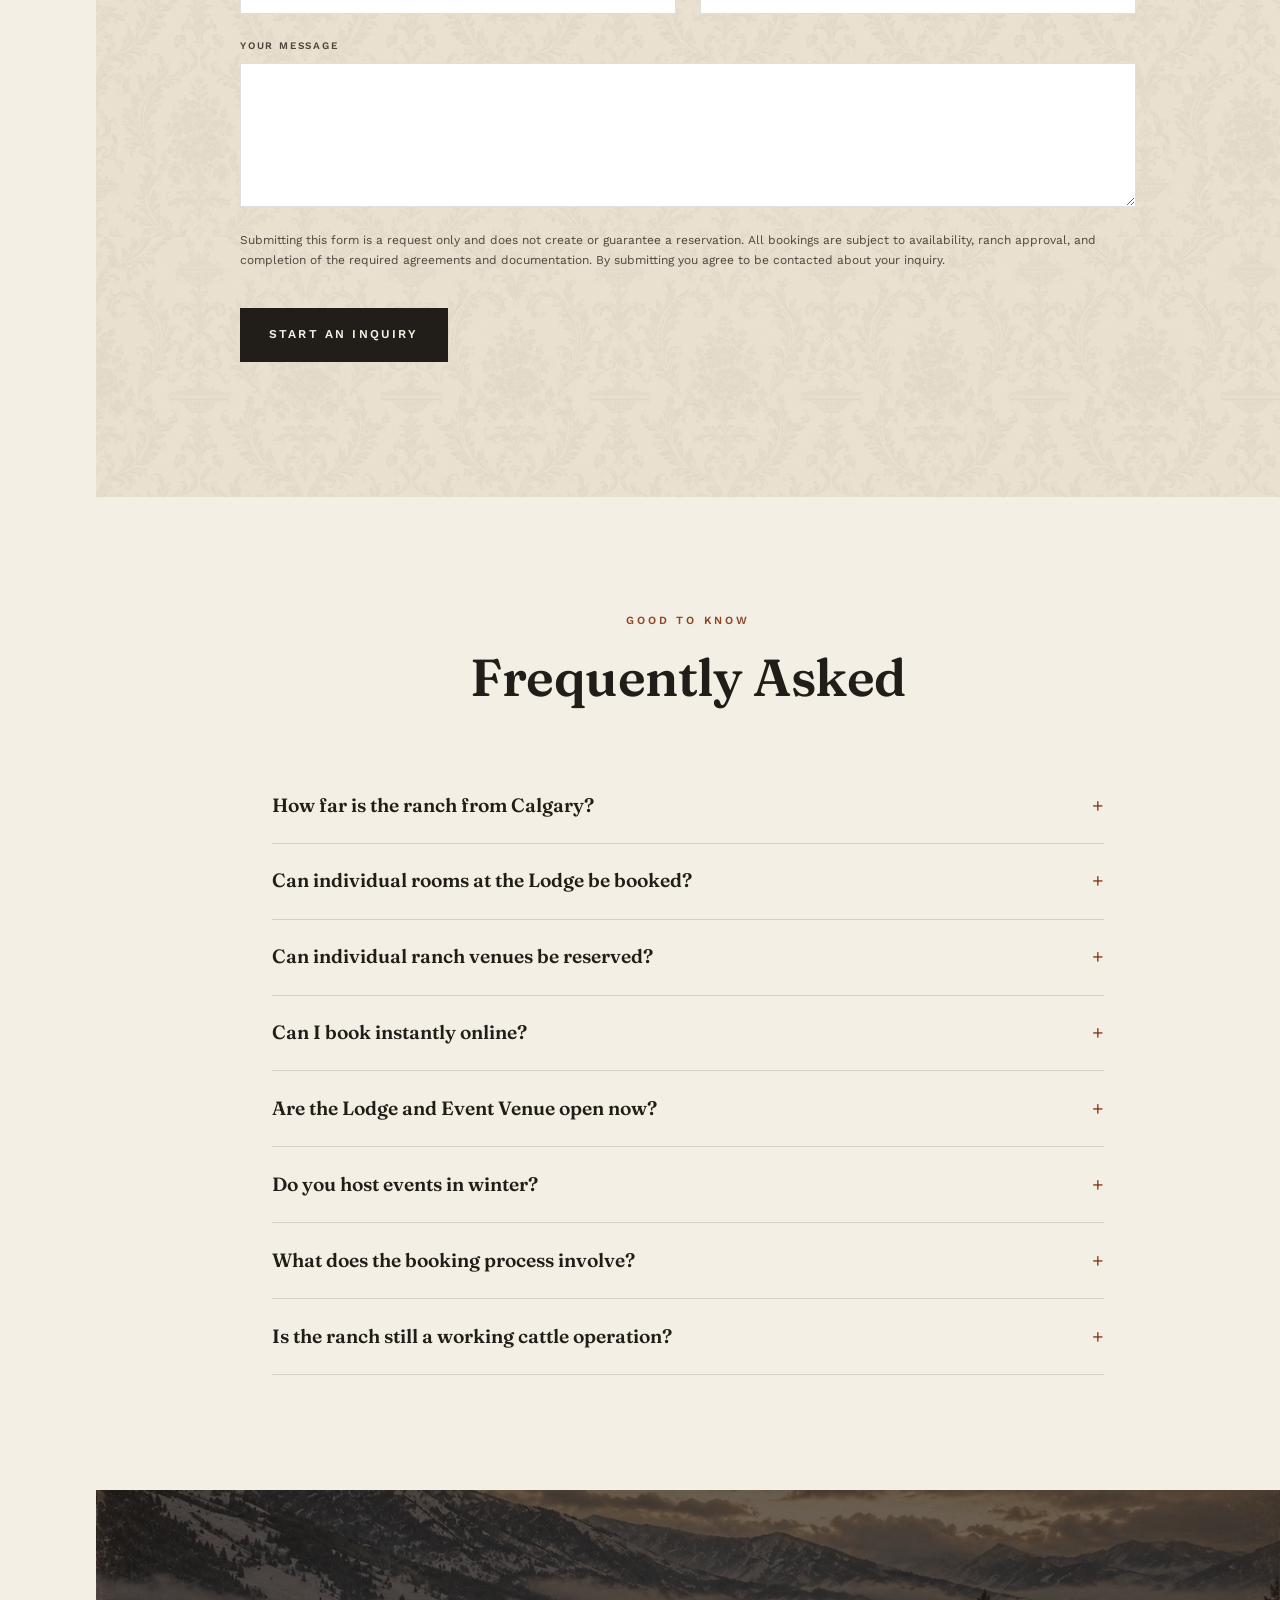
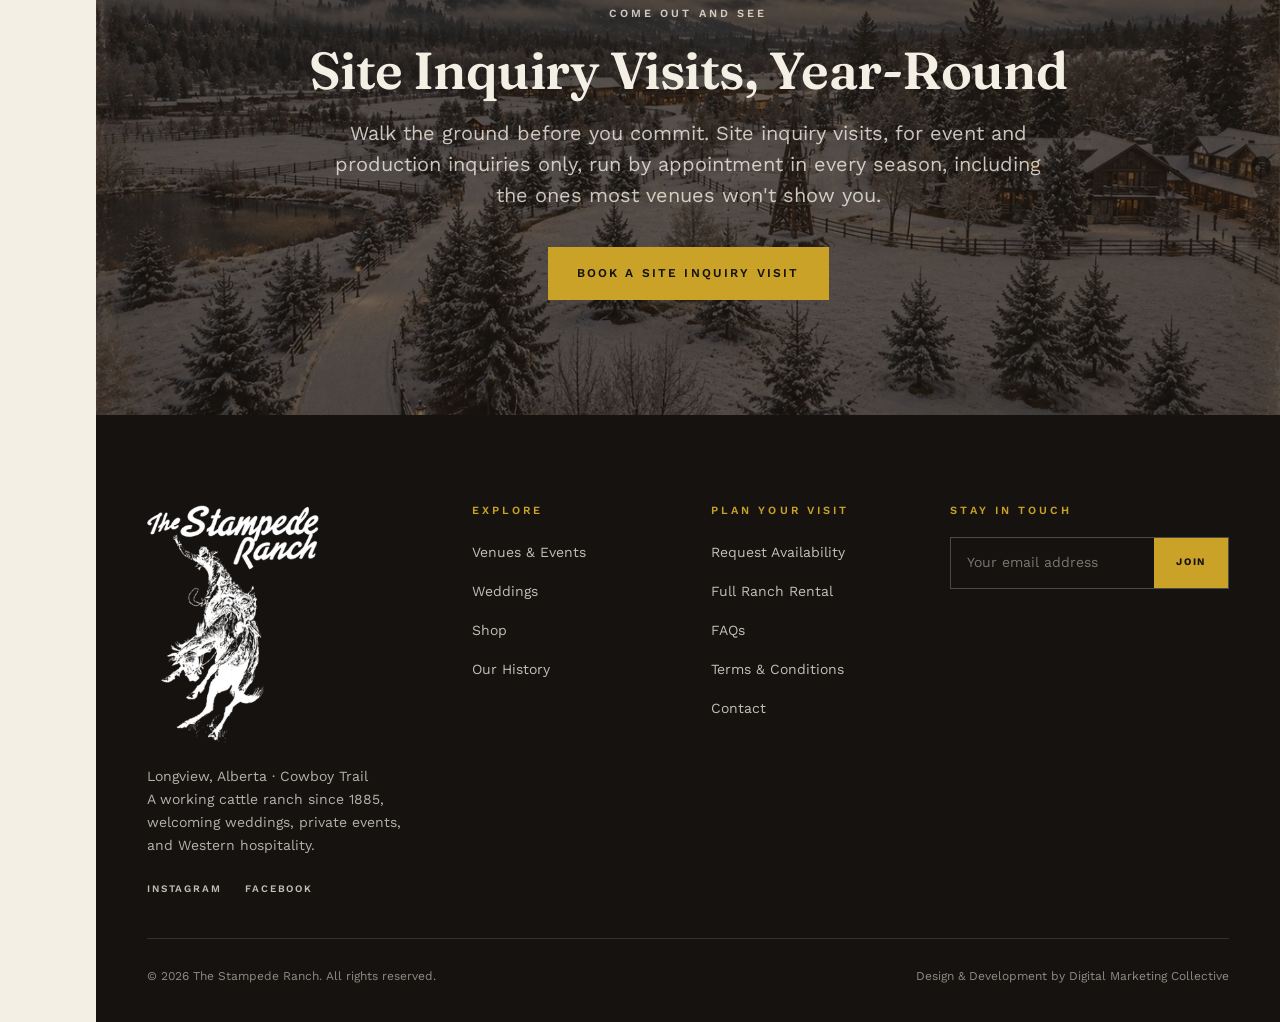
==== commit 709ecf68: "Replace footer/menu logo lockup with new artwork (all 8 pages) - New full lockup (wordmark + bronc)," ====
--- a/contact.html
+++ b/contact.html
@@ -65,7 +65,7 @@
   <div class="menu__aside">
     <img class="menu__logo" src="assets/logo/logo-lockup-white-260.png"
          srcset="assets/logo/logo-lockup-white-260.png 1x, assets/logo/logo-lockup-white-520.png 2x"
-         alt="" width="260" height="358">
+         alt="" width="260" height="360">
     <h3>The Ranch</h3>
     <p>Longview, Alberta · Cowboy Trail<br>One hour southwest of Calgary</p>
     <p><a href="contact.html" class="link-arrow link-arrow--light">Request availability →</a></p>
@@ -244,7 +244,7 @@
       <h2 class="visually-hidden">The Stampede Ranch</h2>
       <img class="footer__logo" src="assets/logo/logo-lockup-white-260.png"
            srcset="assets/logo/logo-lockup-white-260.png 1x, assets/logo/logo-lockup-white-520.png 2x"
-           alt="The Stampede Ranch" width="260" height="358">
+           alt="The Stampede Ranch" width="260" height="360">
       <p style="font-size:.875rem">Longview, Alberta · Cowboy Trail<br>
         A working cattle ranch since 1885, welcoming weddings, private events, and Western hospitality.</p>
       <div class="footer__social">
--- a/assets/css/main.css
+++ b/assets/css/main.css
@@ -211,7 +211,13 @@
   transition: opacity .25s var(--ease);
 }
 .rail__mark:hover { opacity: .75; }
-.rail__mark img { width: 60px; height: auto; }
+/* width recalculated for the new mark's aspect ratio (2026-09) so its
+   displayed HEIGHT matches the previous mark's ~122px (60px wide at the
+   old 47:96 aspect) -- the new artwork is proportionally wider/shorter,
+   so keeping the old fixed width of 60px made it display noticeably
+   smaller than before even though the file itself is correctly
+   proportioned. */
+.rail__mark img { width: 84px; height: auto; }
 
 .rail__toggle {
   width: 44px; height: 44px;
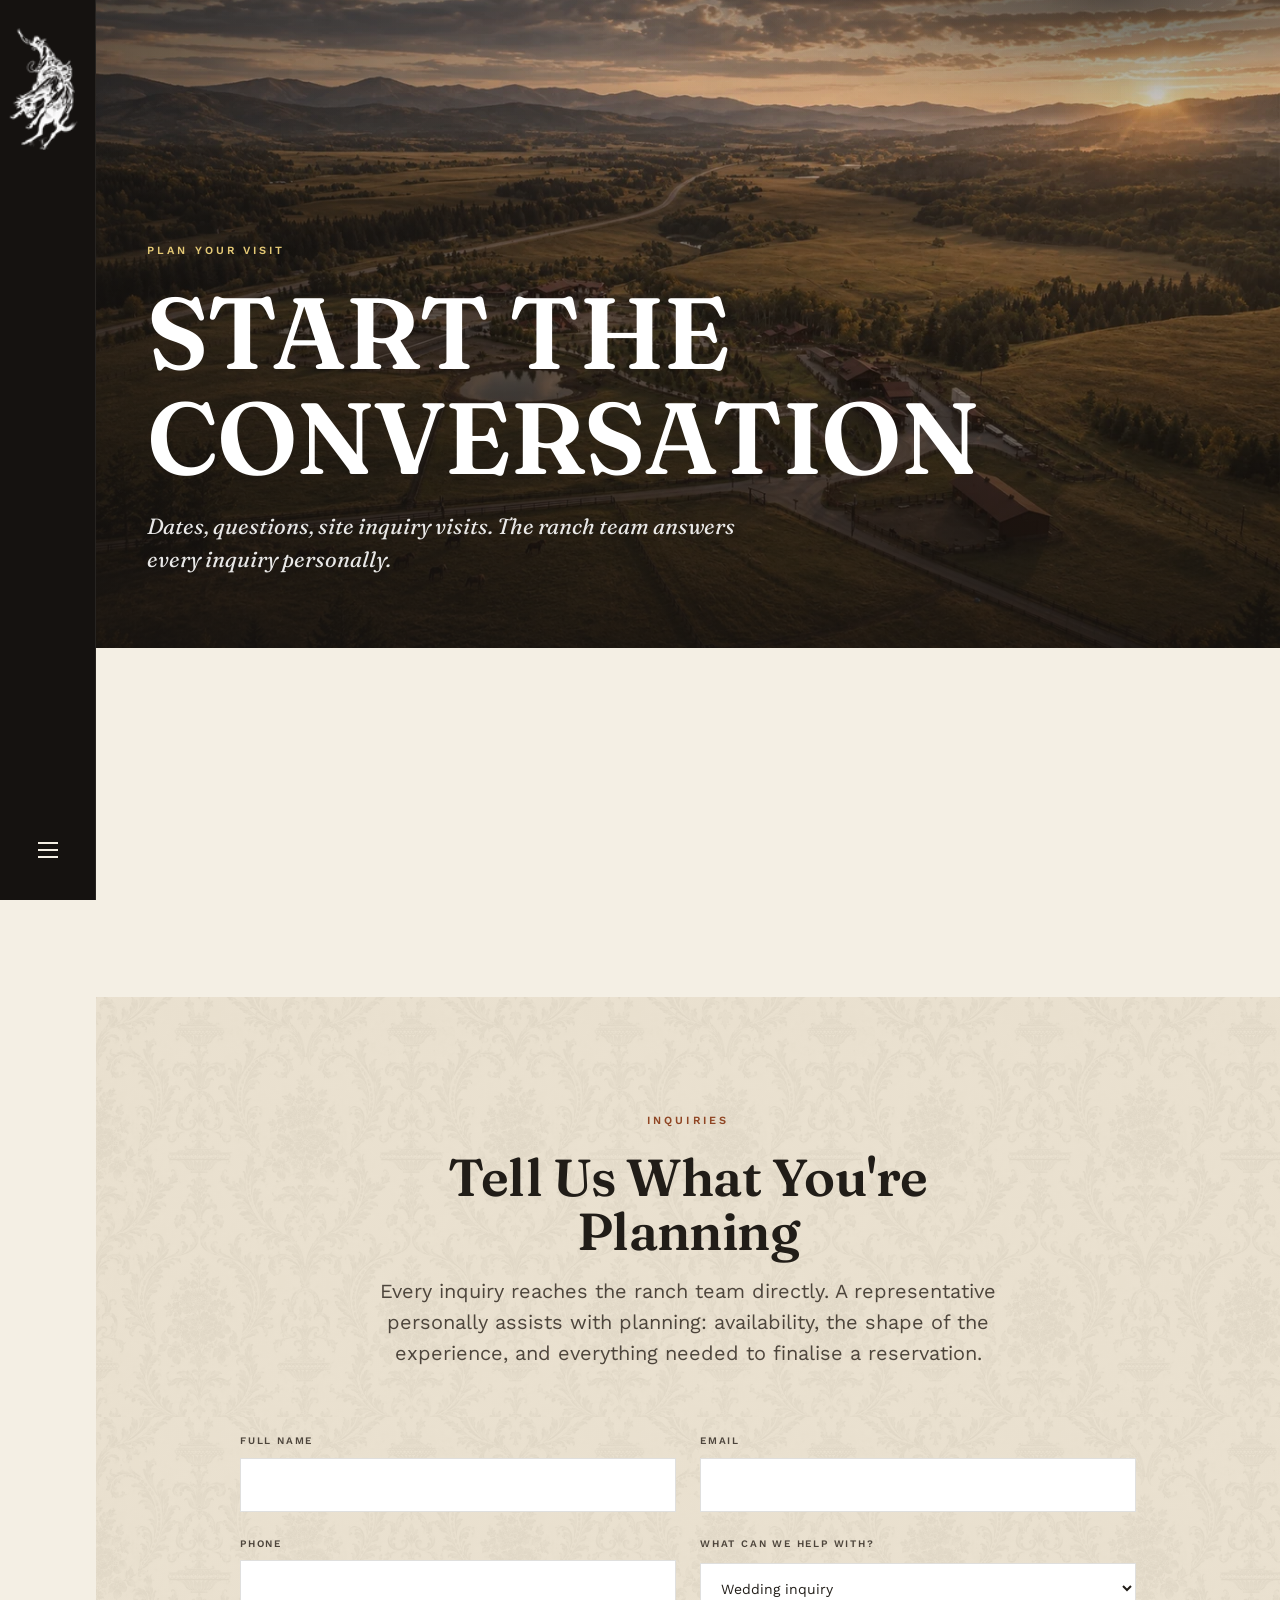
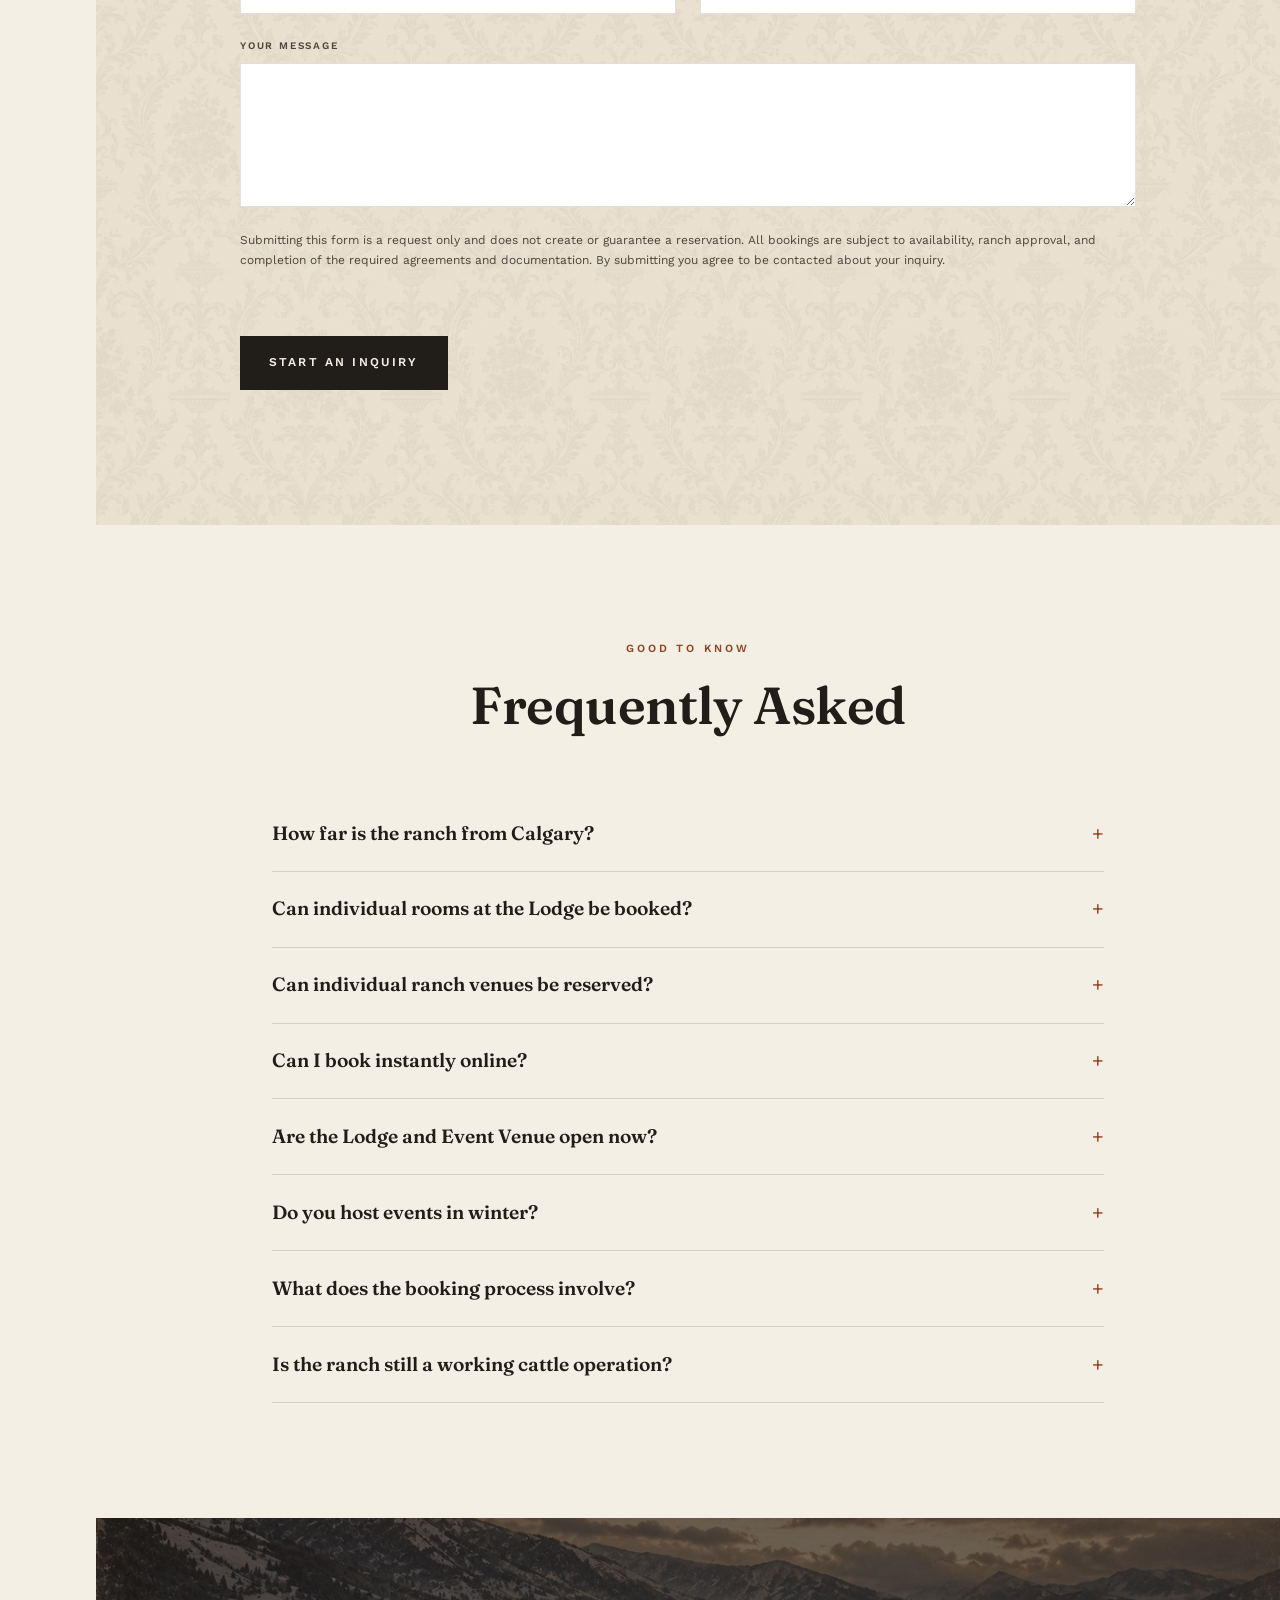
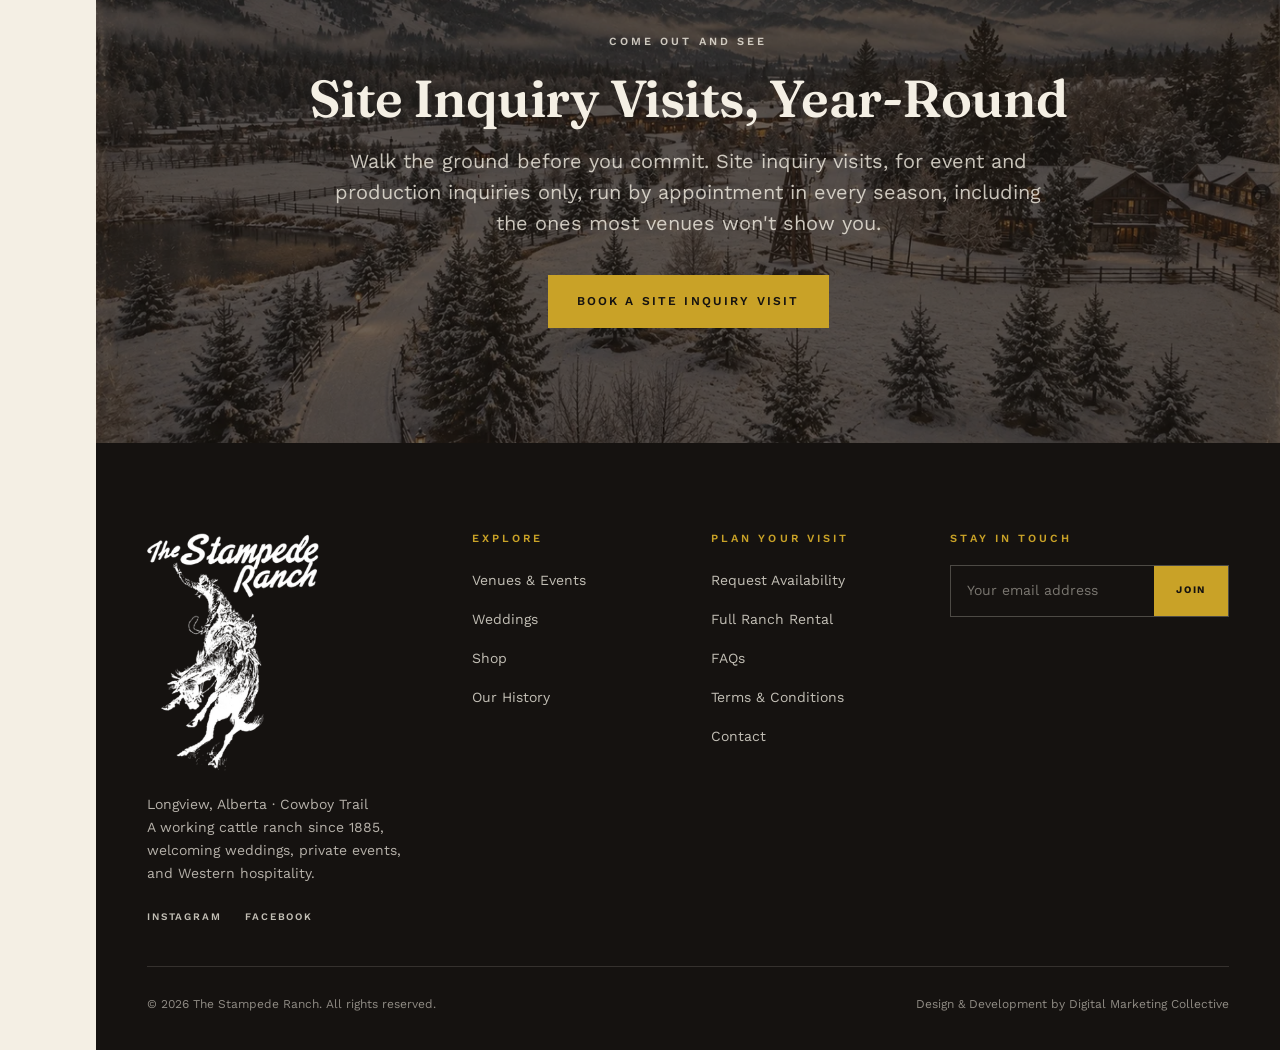
==== commit 77c960ab: "Add Cloudflare Turnstile, honeypot, timing check, and security headers to every form Audited every p" ====
--- a/contact.html
+++ b/contact.html
@@ -157,6 +157,12 @@
         <p class="form__note">Submitting this form is a request only and does not create or guarantee a reservation.
           All bookings are subject to availability, ranch approval, and completion of the required agreements and
           documentation. By submitting you agree to be contacted about your inquiry.</p>
+        <div class="hp-field" aria-hidden="true">
+          <label for="c-website">Leave this field empty</label>
+          <input type="text" id="c-website" name="website" tabindex="-1" autocomplete="off">
+        </div>
+        <input type="hidden" name="_ts" data-form-ts value="">
+        <div class="cf-turnstile" data-form-turnstile></div>
         <p><button class="btn btn--ink" type="submit">Start an Inquiry</button></p>
         <p class="form-status" role="status" tabindex="-1" data-form-status hidden></p>
       </form>
@@ -274,9 +280,17 @@
     <div>
       <h3>Stay in Touch</h3>
       <form class="footer__signup" data-demo-form data-form-type="newsletter">
-        <label class="visually-hidden" for="footer-email">Your email address</label>
-        <input id="footer-email" type="email" name="email" placeholder="Your email address" required>
-        <button type="submit">Join</button>
+        <div class="footer__signup__row">
+          <label class="visually-hidden" for="footer-email">Your email address</label>
+          <input id="footer-email" type="email" name="email" placeholder="Your email address" required>
+          <button type="submit">Join</button>
+        </div>
+        <div class="hp-field" aria-hidden="true">
+          <label for="footer-website">Leave this field empty</label>
+          <input type="text" id="footer-website" name="website" tabindex="-1" autocomplete="off">
+        </div>
+        <input type="hidden" name="_ts" data-form-ts value="">
+        <div class="cf-turnstile" data-form-turnstile></div>
       </form>
       <p role="status" data-form-status hidden style="margin-top:1rem;font-size:.75rem"></p>
     </div>
@@ -288,6 +302,8 @@
 </footer>
 </div>
 
+<script>window.onTurnstileLoad = function () { window.__turnstileApiReady = true; if (typeof window.__turnstileRenderAll === "function") { window.__turnstileRenderAll(); } };</script>
+<script src="https://challenges.cloudflare.com/turnstile/v0/api.js?onload=onTurnstileLoad" async defer></script>
 <script src="assets/js/main.js?v=20260908a" defer></script>
 </body>
 </html>
--- a/assets/css/main.css
+++ b/assets/css/main.css
@@ -1081,6 +1081,16 @@
 }
 .field textarea { min-height: 9rem; resize: vertical; }
 .form__note { font-size: var(--fs-micro); color: var(--ink-soft); }
+/* Honeypot: a bait field bots fill in and real visitors never see or reach.
+   aria-hidden removes it from the accessibility tree entirely (not just
+   visually hidden -- a screen reader user never lands on it), and
+   tabindex="-1" keeps it out of the keyboard tab order. Off-screen
+   positioning rather than display:none/visibility:hidden, since some
+   older bots specifically skip fields hidden that way. */
+.hp-field { position: absolute; left: -9999px; top: auto; width: 1px; height: 1px; overflow: hidden; }
+/* Turnstile's widget has its own chrome; just give it the same rhythm as
+   the rest of the form rather than restyling it. */
+.cf-turnstile { margin-top: .25rem; }
 .form-status {
   padding: 1rem 1.25rem; background: var(--sage-deep); color: var(--cream);
   font-size: var(--fs-small);
@@ -1112,7 +1122,11 @@
   font-size: 10px; font-weight: 600; letter-spacing: var(--tracking-wide);
   text-transform: uppercase;
 }
-.footer__signup { display: flex; border: 1px solid rgba(244,239,228,.25); }
+/* .footer__signup is the <form> itself; the actual bordered input+button
+   pill lives in .footer__signup__row (a plain child wrapper) so a
+   Turnstile widget can sit below that row, inside the same form, without
+   visually joining the pill's border. */
+.footer__signup__row { display: flex; border: 1px solid rgba(244,239,228,.25); }
 .footer__signup input {
   flex: 1; min-width: 0; background: none; border: 0; color: var(--cream);
   padding: .85rem 1rem; font: inherit; font-size: var(--fs-small);
